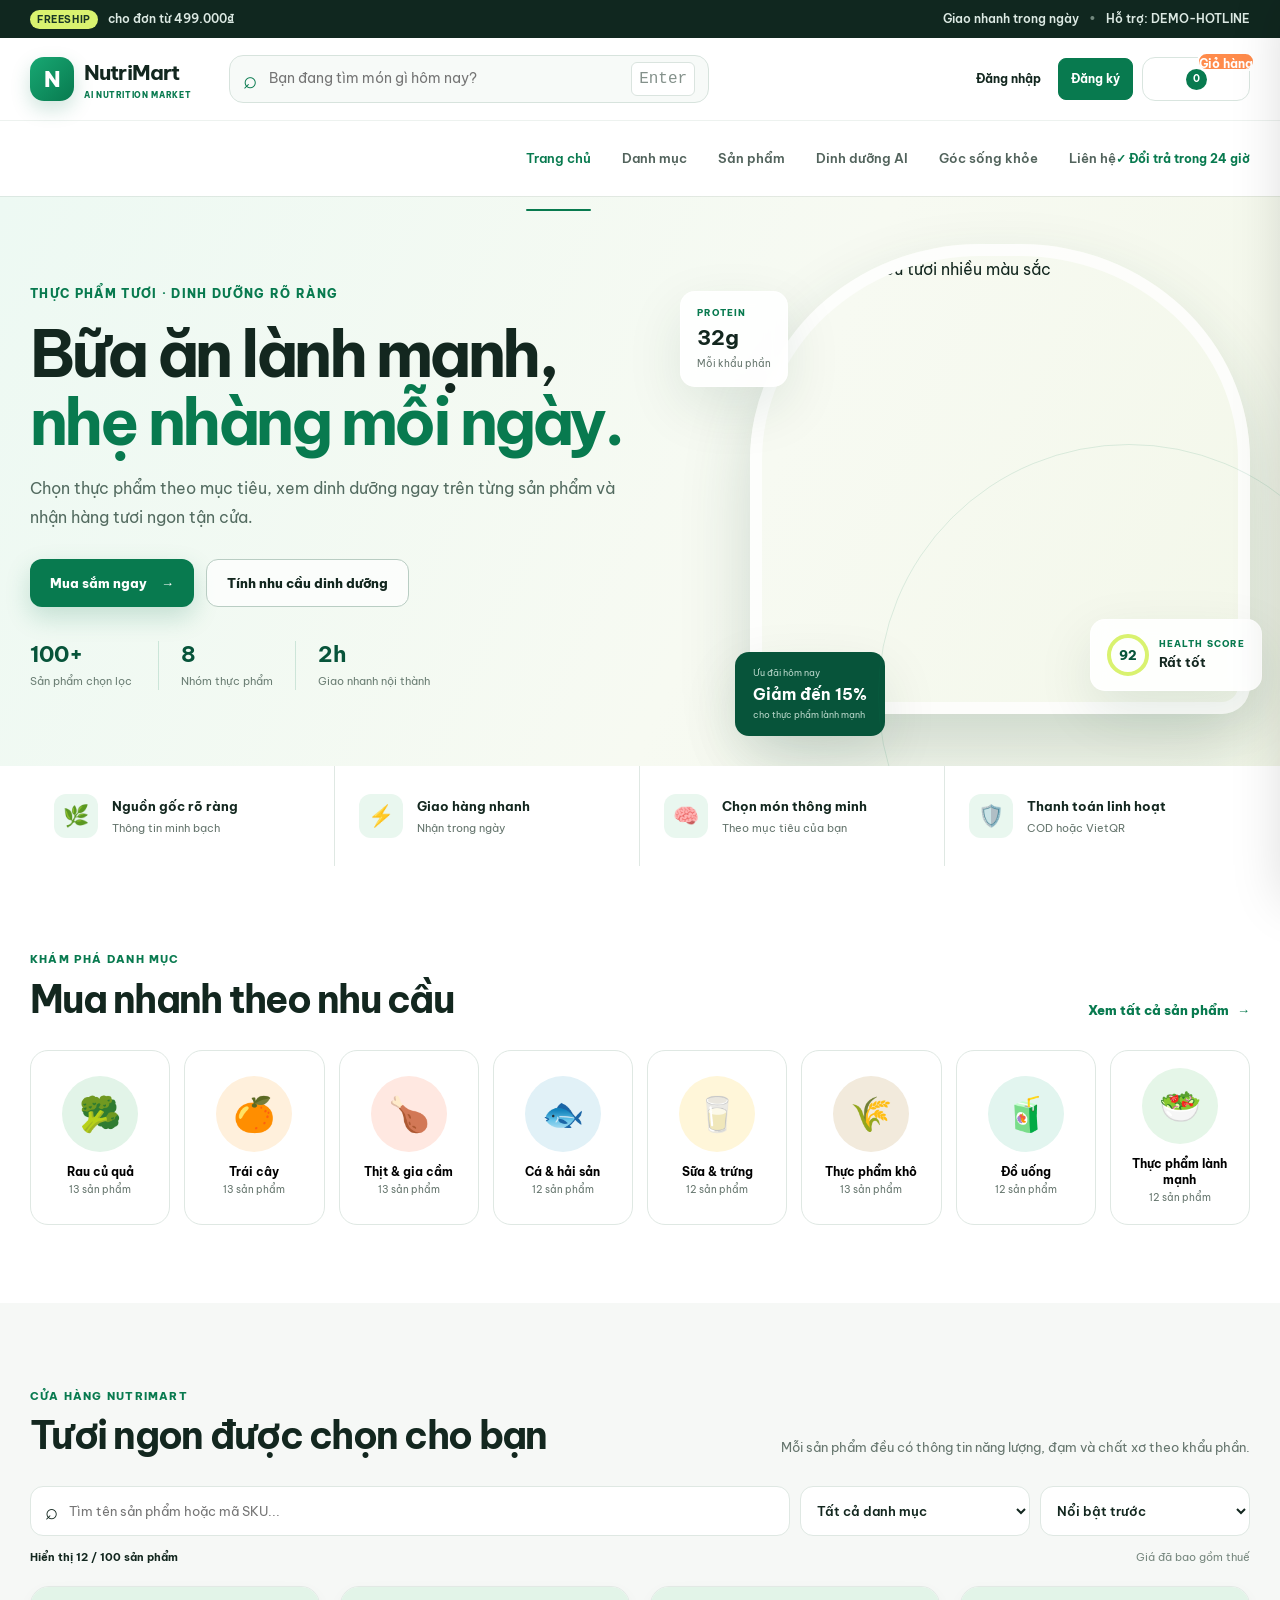
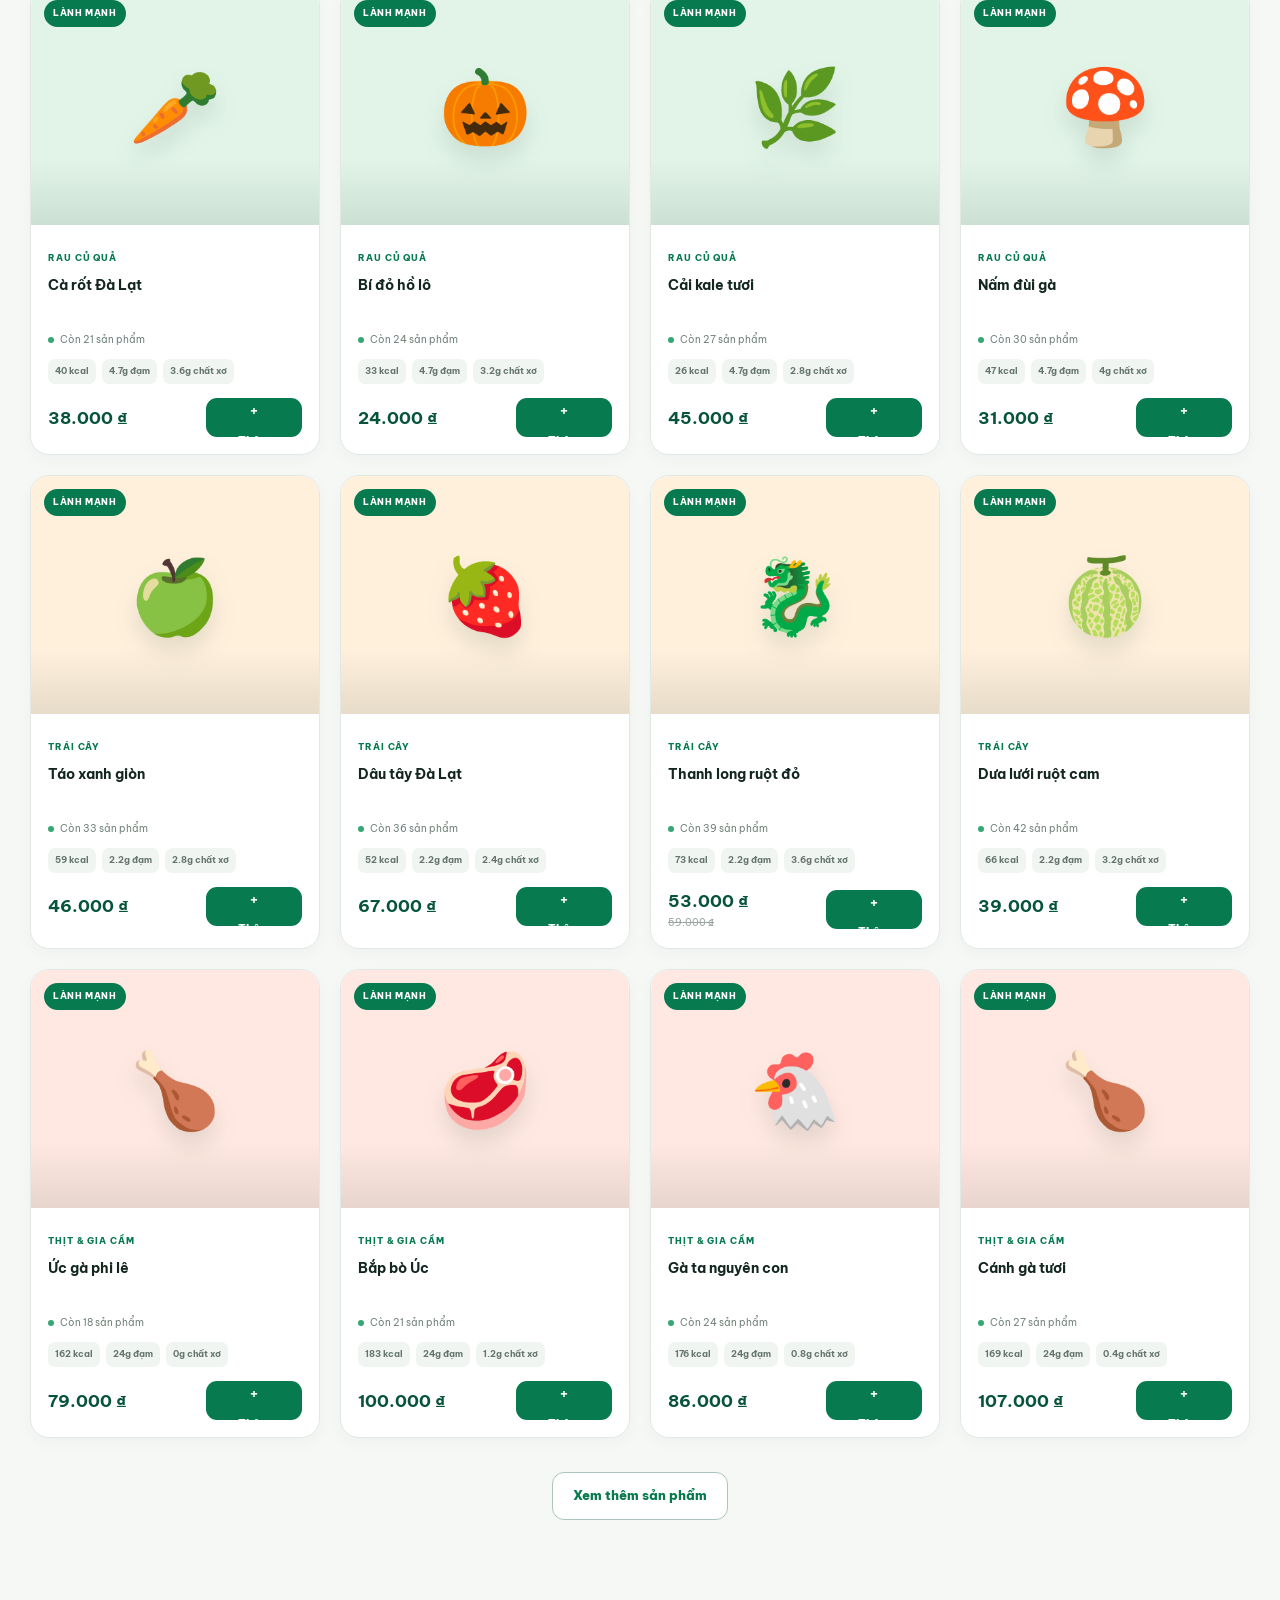
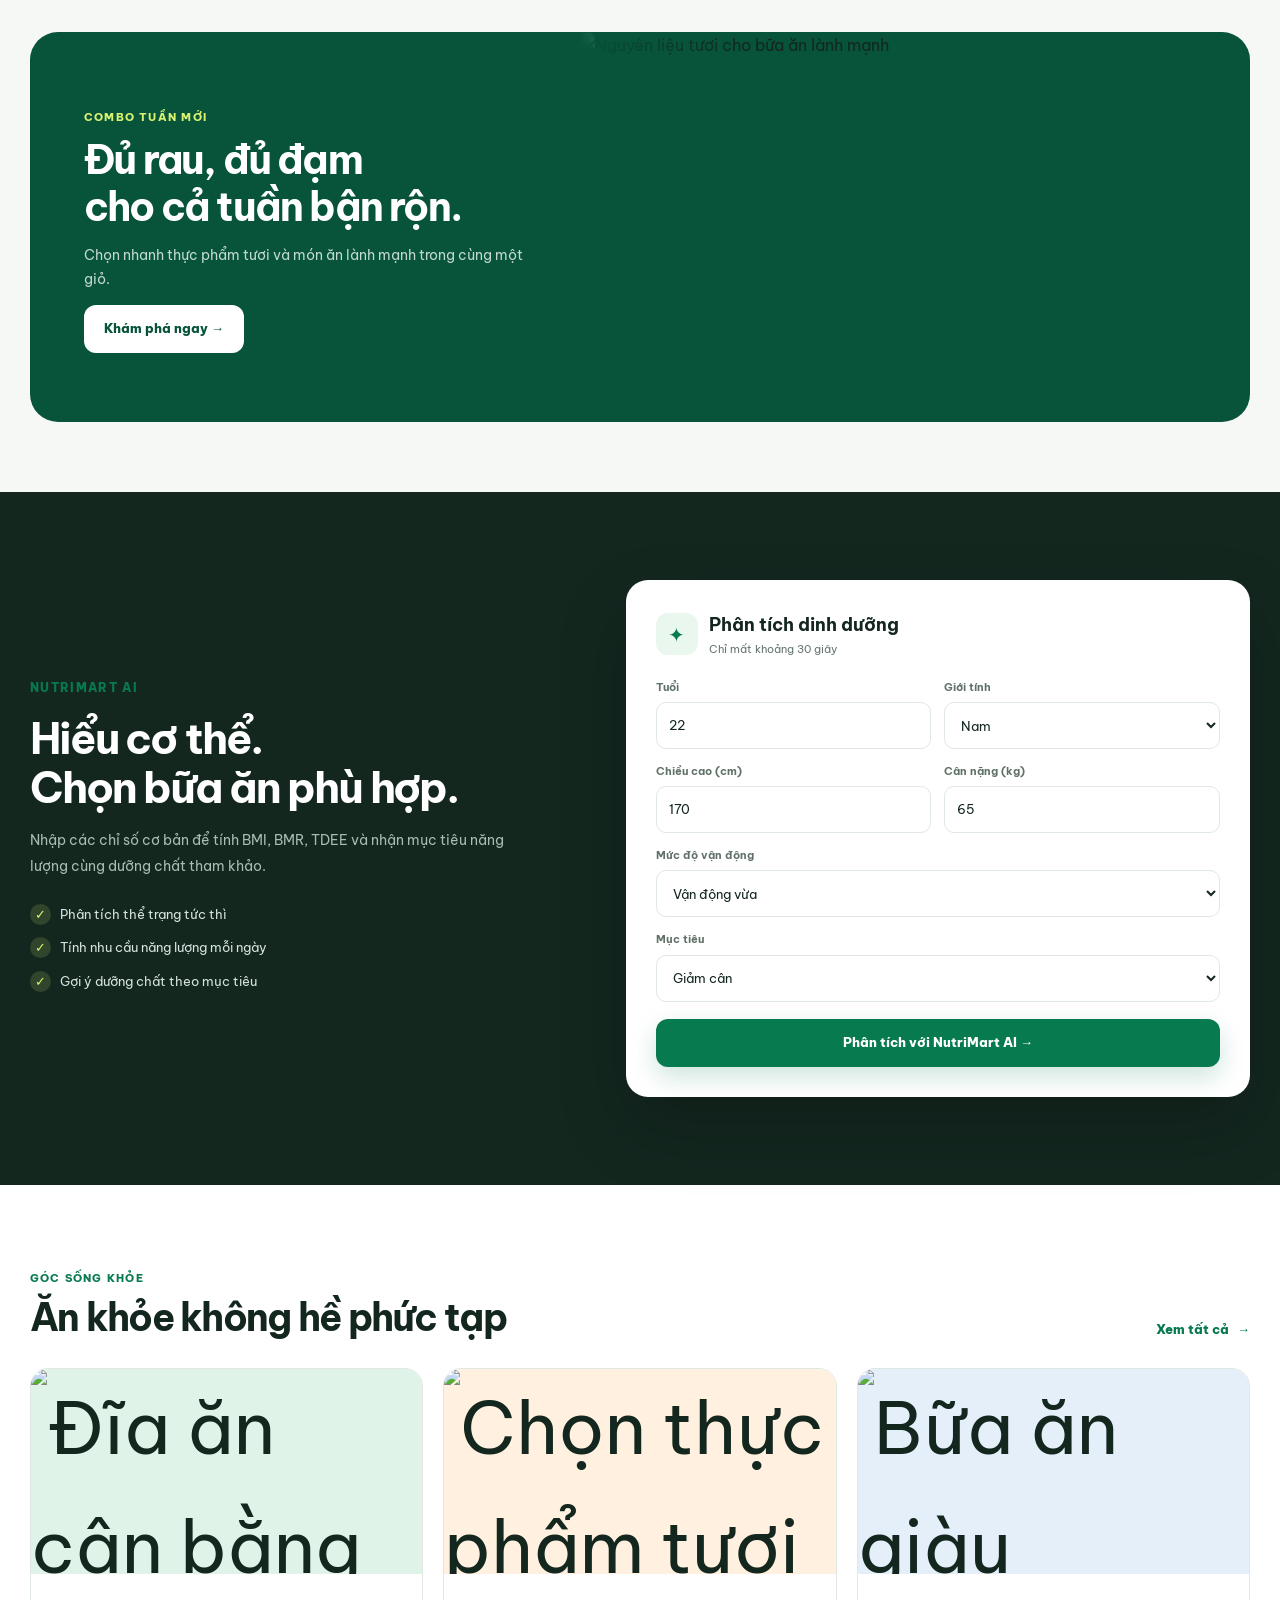
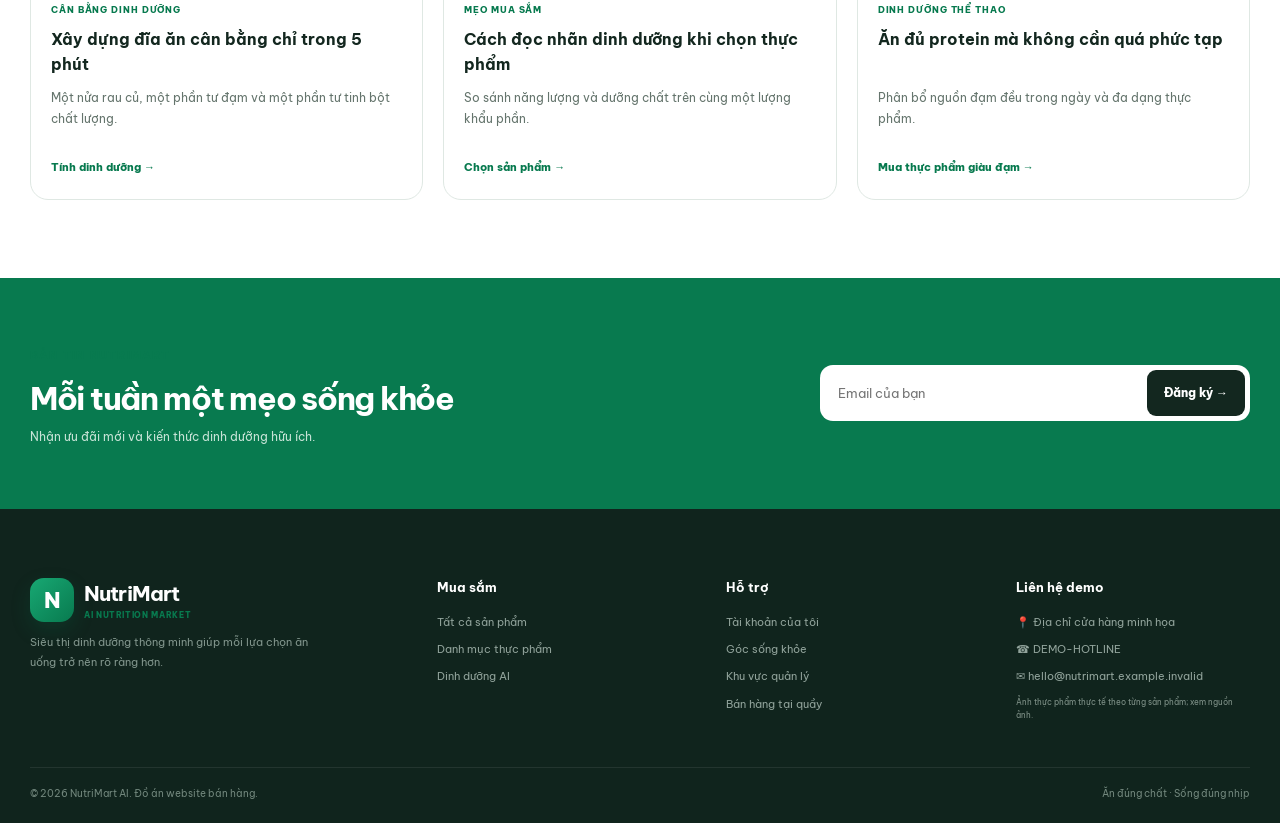
==== index.html @ c018ae91 "Nâng cấp cửa hàng online và thêm thanh toán VietQR" ====
<!doctype html>
<html lang="vi">
<head>
  <meta charset="utf-8">
  <meta name="viewport" content="width=device-width, initial-scale=1">
  <meta name="description" content="NutriMart AI - Siêu thị dinh dưỡng thông minh với thực phẩm tươi, dữ liệu dinh dưỡng rõ ràng và thanh toán tiện lợi.">
  <meta name="theme-color" content="#087a4f">
  <title>NutriMart AI | Thực phẩm lành mạnh giao tận nhà</title>
  <link rel="preconnect" href="https://fonts.googleapis.com">
  <link rel="preconnect" href="https://fonts.gstatic.com" crossorigin>
  <link href="https://fonts.googleapis.com/css2?family=Be+Vietnam+Pro:wght@400;500;600;700;800&display=swap" rel="stylesheet">
  <link rel="stylesheet" href="assets/css/style.css?v=8.0">
  <link rel="stylesheet" href="assets/css/store-v8.css?v=8.0">
</head>
<body>
  <div class="announcement">
    <div class="container announcement-inner">
      <span><b>FREESHIP</b> cho đơn từ 499.000₫</span>
      <div><span>Giao nhanh trong ngày</span><span class="announcement-divider">•</span><span>Hỗ trợ: DEMO-HOTLINE</span></div>
    </div>
  </div>

  <header class="site-header" id="top">
    <div class="container nav-wrap">
      <a class="brand" href="#top" aria-label="NutriMart AI - Trang chủ">
        <span class="brand-icon">N</span>
        <span><strong>NutriMart</strong><small>AI NUTRITION MARKET</small></span>
      </a>
      <label class="header-search" for="header-search-input">
        <span aria-hidden="true">⌕</span>
        <input id="header-search-input" type="search" placeholder="Bạn đang tìm món gì hôm nay?" autocomplete="off">
        <kbd>Enter</kbd>
      </label>
      <button class="menu-toggle" id="menu-toggle" type="button" aria-label="Mở menu" aria-expanded="false">☰</button>
      <div class="nav-actions">
        <button class="icon-button" id="search-focus" type="button" aria-label="Tìm kiếm">⌕</button>
        <div class="guest-actions" id="guest-actions"><a href="auth.html">Đăng nhập</a><a class="register-link" href="auth.html?tab=register">Đăng ký</a></div>
        <div class="account-menu" id="account-menu" hidden>
          <button type="button" id="account-menu-button" aria-expanded="false"><span id="header-avatar">KH</span><b id="header-user-name">Tài khoản</b><i>⌄</i></button>
          <div><a href="account.html">Tài khoản của tôi</a><a id="header-workspace" href="man/#/DashBoard" hidden>Khu vực làm việc</a><button id="header-logout" type="button">Đăng xuất</button></div>
        </div>
        <button class="cart-button" id="open-cart" type="button" aria-label="Mở giỏ hàng"><span aria-hidden="true">🛒</span><span class="cart-label">Giỏ hàng</span><b id="cart-badge">0</b></button>
      </div>
    </div>

    <div class="navigation-row">
      <div class="container navigation-inner">
        <nav class="main-nav" id="main-nav" aria-label="Điều hướng chính">
          <a href="#top" class="active">Trang chủ</a>
          <a href="#categories">Danh mục</a>
          <a href="#products">Sản phẩm</a>
          <a href="#nutrition-ai">Dinh dưỡng AI</a>
          <a href="#knowledge">Góc sống khỏe</a>
          <a href="#contact">Liên hệ</a>
        </nav>
        <span class="delivery-note">✓ Đổi trả trong 24 giờ</span>
      </div>
    </div>
  </header>

  <main>
    <section class="hero">
      <div class="container hero-grid">
        <div class="hero-copy">
          <span class="eyebrow">THỰC PHẨM TƯƠI · DINH DƯỠNG RÕ RÀNG</span>
          <h1>Bữa ăn lành mạnh,<br><em>nhẹ nhàng mỗi ngày.</em></h1>
          <p>Chọn thực phẩm theo mục tiêu, xem dinh dưỡng ngay trên từng sản phẩm và nhận hàng tươi ngon tận cửa.</p>
          <div class="hero-actions">
            <a class="button primary" href="#products">Mua sắm ngay <span>→</span></a>
            <a class="button secondary" href="#nutrition-ai">Tính nhu cầu dinh dưỡng</a>
          </div>
          <div class="hero-metrics">
            <div><strong>100+</strong><span>Sản phẩm chọn lọc</span></div>
            <div><strong>8</strong><span>Nhóm thực phẩm</span></div>
            <div><strong>2h</strong><span>Giao nhanh nội thành</span></div>
          </div>
        </div>
        <div class="hero-visual" aria-label="Bữa ăn dinh dưỡng cân bằng">
          <div class="hero-image-wrap"><img src="https://images.unsplash.com/photo-1540420773420-3366772f4999?auto=format&amp;fit=crop&amp;w=960&amp;h=760&amp;q=88" alt="Bát salad rau củ tươi nhiều màu sắc"></div>
          <div class="floating-card card-protein"><small>PROTEIN</small><strong>32g</strong><span>Mỗi khẩu phần</span></div>
          <div class="floating-card card-score"><span class="score-ring">92</span><div><small>HEALTH SCORE</small><strong>Rất tốt</strong></div></div>
          <div class="hero-promo"><span>Ưu đãi hôm nay</span><strong>Giảm đến 15%</strong><small>cho thực phẩm lành mạnh</small></div>
        </div>
      </div>
    </section>

    <section class="benefits" aria-label="Cam kết dịch vụ">
      <div class="container benefits-grid">
        <article><span>🌿</span><div><strong>Nguồn gốc rõ ràng</strong><small>Thông tin minh bạch</small></div></article>
        <article><span>⚡</span><div><strong>Giao hàng nhanh</strong><small>Nhận trong ngày</small></div></article>
        <article><span>🧠</span><div><strong>Chọn món thông minh</strong><small>Theo mục tiêu của bạn</small></div></article>
        <article><span>🛡️</span><div><strong>Thanh toán linh hoạt</strong><small>COD hoặc VietQR</small></div></article>
      </div>
    </section>

    <section class="section categories-section" id="categories">
      <div class="container">
        <div class="section-heading"><div><span>KHÁM PHÁ DANH MỤC</span><h2>Mua nhanh theo nhu cầu</h2></div><a href="#products">Xem tất cả sản phẩm <span>→</span></a></div>
        <div class="category-grid" id="category-grid"></div>
      </div>
    </section>

    <section class="section products-section" id="products">
      <div class="container">
        <div class="section-heading product-heading"><div><span>CỬA HÀNG NUTRIMART</span><h2>Tươi ngon được chọn cho bạn</h2></div><p>Mỗi sản phẩm đều có thông tin năng lượng, đạm và chất xơ theo khẩu phần.</p></div>
        <div class="shop-toolbar">
          <label class="search-box"><span aria-hidden="true">⌕</span><input id="product-search" type="search" placeholder="Tìm tên sản phẩm hoặc mã SKU..." autocomplete="off"></label>
          <select id="category-filter" aria-label="Lọc danh mục"><option value="all">Tất cả danh mục</option></select>
          <select id="sort-products" aria-label="Sắp xếp"><option value="featured">Nổi bật trước</option><option value="price-asc">Giá tăng dần</option><option value="price-desc">Giá giảm dần</option><option value="protein">Nhiều protein</option></select>
        </div>
        <div class="result-meta"><span id="product-result-count">Đang tải sản phẩm...</span><span>Giá đã bao gồm thuế</span></div>
        <div class="product-grid" id="product-grid"></div>
        <div class="empty-state" id="product-empty" hidden><span>🥬</span><h3>Không tìm thấy sản phẩm</h3><p>Hãy thử từ khóa hoặc danh mục khác.</p></div>
        <button class="button load-more" id="load-more" type="button">Xem thêm sản phẩm</button>
      </div>
    </section>

    <section class="season-banner">
      <div class="container season-banner-inner">
        <div><span>COMBO TUẦN MỚI</span><h2>Đủ rau, đủ đạm<br>cho cả tuần bận rộn.</h2><p>Chọn nhanh thực phẩm tươi và món ăn lành mạnh trong cùng một giỏ.</p><a class="button light" href="#products">Khám phá ngay →</a></div>
        <img src="https://images.unsplash.com/photo-1498837167922-ddd27525d352?auto=format&amp;fit=crop&amp;w=900&amp;h=620&amp;q=86" alt="Nguyên liệu tươi cho bữa ăn lành mạnh" loading="lazy">
      </div>
    </section>

    <section class="ai-section" id="nutrition-ai">
      <div class="container ai-grid">
        <div class="ai-copy"><span class="eyebrow">NUTRIMART AI</span><h2>Hiểu cơ thể.<br>Chọn bữa ăn phù hợp.</h2><p>Nhập các chỉ số cơ bản để tính BMI, BMR, TDEE và nhận mục tiêu năng lượng cùng dưỡng chất tham khảo.</p><ul><li>Phân tích thể trạng tức thì</li><li>Tính nhu cầu năng lượng mỗi ngày</li><li>Gợi ý dưỡng chất theo mục tiêu</li></ul></div>
        <form class="ai-form" id="ai-form">
          <div class="form-title"><span>✦</span><div><h3>Phân tích dinh dưỡng</h3><p>Chỉ mất khoảng 30 giây</p></div></div>
          <div class="form-grid">
            <label><span>Tuổi</span><input name="age" type="number" min="15" max="100" value="22" required></label>
            <label><span>Giới tính</span><select name="gender"><option value="male">Nam</option><option value="female">Nữ</option></select></label>
            <label><span>Chiều cao (cm)</span><input name="height" type="number" min="120" max="230" value="170" required></label>
            <label><span>Cân nặng (kg)</span><input name="weight" type="number" min="30" max="250" value="65" required></label>
            <label class="wide"><span>Mức độ vận động</span><select name="activity"><option value="1.2">Ít vận động</option><option value="1.375">Vận động nhẹ</option><option value="1.55" selected>Vận động vừa</option><option value="1.725">Vận động nhiều</option></select></label>
            <label class="wide"><span>Mục tiêu</span><select name="goal"><option value="lose">Giảm cân</option><option value="maintain">Duy trì cân nặng</option><option value="muscle">Tăng cơ</option></select></label>
          </div>
          <button class="button primary full" type="submit">Phân tích với NutriMart AI →</button>
          <div class="ai-result" id="ai-result" hidden></div>
        </form>
      </div>
    </section>

    <section class="section knowledge" id="knowledge">
      <div class="container">
        <div class="section-heading"><div><span>GÓC SỐNG KHỎE</span><h2>Ăn khỏe không hề phức tạp</h2></div><a href="#knowledge">Xem tất cả <span>→</span></a></div>
        <div class="article-grid">
          <article><div class="article-image green-bg"><img src="https://images.unsplash.com/photo-1490645935967-10de6ba17061?auto=format&amp;fit=crop&amp;w=720&amp;h=430&amp;q=82" alt="Đĩa ăn cân bằng" loading="lazy"></div><div><span>CÂN BẰNG DINH DƯỠNG</span><h3>Xây dựng đĩa ăn cân bằng chỉ trong 5 phút</h3><p>Một nửa rau củ, một phần tư đạm và một phần tư tinh bột chất lượng.</p><a href="#nutrition-ai">Tính dinh dưỡng →</a></div></article>
          <article><div class="article-image orange-bg"><img src="https://images.unsplash.com/photo-1542838132-92c53300491e?auto=format&amp;fit=crop&amp;w=720&amp;h=430&amp;q=82" alt="Chọn thực phẩm tươi" loading="lazy"></div><div><span>MẸO MUA SẮM</span><h3>Cách đọc nhãn dinh dưỡng khi chọn thực phẩm</h3><p>So sánh năng lượng và dưỡng chất trên cùng một lượng khẩu phần.</p><a href="#products">Chọn sản phẩm →</a></div></article>
          <article><div class="article-image blue-bg"><img src="https://images.unsplash.com/photo-1604503468506-a8da13d82791?auto=format&amp;fit=crop&amp;w=720&amp;h=430&amp;q=82" alt="Bữa ăn giàu protein" loading="lazy"></div><div><span>DINH DƯỠNG THỂ THAO</span><h3>Ăn đủ protein mà không cần quá phức tạp</h3><p>Phân bổ nguồn đạm đều trong ngày và đa dạng thực phẩm.</p><a href="#products">Mua thực phẩm giàu đạm →</a></div></article>
        </div>
      </div>
    </section>

    <section class="newsletter" id="contact"><div class="container newsletter-inner"><div><span>BẢN TIN NUTRIMART</span><h2>Mỗi tuần một mẹo sống khỏe</h2><p>Nhận ưu đãi mới và kiến thức dinh dưỡng hữu ích.</p></div><form id="newsletter-form"><input type="email" placeholder="Email của bạn" aria-label="Email nhận bản tin" required><button type="submit">Đăng ký →</button></form></div></section>
  </main>

  <footer class="site-footer"><div class="container footer-grid"><div><a class="brand footer-brand" href="#top"><span class="brand-icon">N</span><span><strong>NutriMart</strong><small>AI NUTRITION MARKET</small></span></a><p>Siêu thị dinh dưỡng thông minh giúp mỗi lựa chọn ăn uống trở nên rõ ràng hơn.</p></div><div><h4>Mua sắm</h4><a href="#products">Tất cả sản phẩm</a><a href="#categories">Danh mục thực phẩm</a><a href="#nutrition-ai">Dinh dưỡng AI</a></div><div><h4>Hỗ trợ</h4><a href="account.html">Tài khoản của tôi</a><a href="#knowledge">Góc sống khỏe</a><a href="auth.html?redirect=man">Khu vực quản lý</a><a href="auth.html?redirect=sale">Bán hàng tại quầy</a></div><div><h4>Liên hệ demo</h4><p>📍 Địa chỉ cửa hàng minh họa</p><p>☎ DEMO-HOTLINE</p><p>✉ hello@nutrimart.example.invalid</p><small>Ảnh thực phẩm thực tế theo từng sản phẩm; <a href="IMAGE-CREDITS.md">xem nguồn ảnh</a>.</small></div></div><div class="container footer-bottom"><span>© 2026 NutriMart AI. Đồ án website bán hàng.</span><span>Ăn đúng chất · Sống đúng nhịp</span></div></footer>

  <aside class="cart-drawer" id="cart-drawer" aria-hidden="true">
    <div class="drawer-head"><div><span class="drawer-eyebrow">GIỎ HÀNG CỦA BẠN</span><h2>Giỏ hàng <small id="drawer-count">0 sản phẩm</small></h2></div><button id="close-cart" type="button" aria-label="Đóng giỏ hàng">×</button></div>
    <div class="delivery-progress"><div><span id="shipping-message">Thêm sản phẩm để nhận ưu đãi giao hàng</span><b id="shipping-percent">0%</b></div><span class="progress-track"><i id="shipping-progress"></i></span></div>
    <div class="cart-items" id="cart-items"></div>
    <div class="drawer-foot"><div class="summary-line"><span>Tạm tính</span><strong id="cart-subtotal">0₫</strong></div><div class="summary-line muted"><span>Phí giao hàng</span><span id="cart-shipping">Tính khi thanh toán</span></div><div class="cart-summary"><span>Tổng dự kiến</span><strong id="cart-total">0₫</strong></div><button class="button primary full" id="checkout-button" type="button">Tiến hành thanh toán <span>→</span></button><small>Đăng nhập để lưu đơn hàng và theo dõi trạng thái.</small></div>
  </aside>
  <div class="overlay" id="overlay"></div>

  <dialog class="checkout-modal" id="checkout-modal">
    <button class="dialog-close" id="close-checkout" type="button" aria-label="Đóng thanh toán">×</button>
    <div class="checkout-heading"><div><span class="checkout-kicker">THANH TOÁN AN TOÀN</span><h2>Hoàn tất đơn hàng</h2><p>Kiểm tra thông tin trước khi đặt hàng.</p></div><div class="checkout-steps"><span class="done">1 <b>Giỏ hàng</b></span><i></i><span class="active">2 <b>Thanh toán</b></span><i></i><span>3 <b>Hoàn tất</b></span></div></div>
    <form id="checkout-form" class="checkout-layout">
      <div class="checkout-main">
        <section class="checkout-card"><div class="checkout-card-title"><span>1</span><div><h3>Thông tin nhận hàng</h3><p>Đơn hàng gắn với tài khoản đang đăng nhập.</p></div></div><div class="form-grid"><label><span>Họ và tên</span><input name="name" autocomplete="name" required></label><label><span>Số điện thoại</span><input name="phone" inputmode="tel" autocomplete="tel" required></label><label class="wide"><span>Email tài khoản</span><input name="email" type="email" readonly></label><label class="wide"><span>Địa chỉ nhận hàng</span><input name="address" autocomplete="street-address" required></label><label class="wide"><span>Ghi chú cho cửa hàng</span><textarea name="note" rows="2" placeholder="Ví dụ: gọi trước khi giao"></textarea></label></div></section>

        <section class="checkout-card"><div class="checkout-card-title"><span>2</span><div><h3>Phương thức thanh toán</h3><p>Chọn cách thanh toán phù hợp với bạn.</p></div></div><div class="payment-options">
          <label class="payment-option selected"><input type="radio" name="payment" value="cod" checked><span class="payment-icon">💵</span><span><strong>Thanh toán khi nhận hàng</strong><small>Thanh toán tiền mặt cho người giao hàng</small></span><i>✓</i></label>
          <label class="payment-option" id="bank-payment-option"><input type="radio" name="payment" value="bank-transfer" disabled><span class="payment-icon qr-mini">▦</span><span><strong>Chuyển khoản VietQR</strong><small id="bank-payment-hint">Đang tải cấu hình thanh toán...</small></span><i>✓</i></label>
        </div><div class="payment-security"><span>🛡️</span><p><b>Thông tin thanh toán được tạo theo từng đơn.</b><br>Mã đơn và số tiền được điền sẵn để hạn chế chuyển khoản nhầm.</p></div></section>
      </div>

      <aside class="checkout-summary">
        <h3>Đơn hàng của bạn</h3><div class="checkout-items" id="checkout-items"></div>
        <div class="summary-lines"><div><span>Tạm tính</span><strong id="checkout-subtotal">0₫</strong></div><div><span>Phí giao hàng</span><strong id="checkout-shipping">0₫</strong></div><div class="discount-row" id="checkout-discount-row" hidden><span>Ưu đãi</span><strong id="checkout-discount">−0₫</strong></div></div>
        <div class="modal-total"><span>Tổng thanh toán<small>Đã gồm thuế</small></span><strong id="checkout-total">0₫</strong></div>
        <button class="button primary full checkout-submit" type="submit"><span>Đặt hàng ngay</span><b>→</b></button><p class="terms-note">Bằng việc đặt hàng, bạn đồng ý với điều kiện mua hàng của NutriMart AI.</p>
      </aside>
    </form>
  </dialog>

  <dialog class="payment-modal" id="payment-modal">
    <button class="dialog-close" id="close-payment" type="button" aria-label="Đóng">×</button>
    <div class="payment-success-head"><span>✓</span><div><small>ĐẶT HÀNG THÀNH CÔNG</small><h2 id="payment-success-title">Cảm ơn bạn đã đặt hàng</h2><p id="payment-success-message"></p></div></div>
    <div class="payment-reference"><span>Mã đơn hàng</span><strong id="success-order-id">—</strong><button type="button" data-copy-target="success-order-id">Sao chép</button></div>
    <div class="bank-payment-panel" id="bank-payment-panel" hidden>
      <div class="qr-column"><div class="qr-frame"><img id="payment-qr" src="" alt="Mã VietQR thanh toán đơn hàng"><span>Quét bằng ứng dụng ngân hàng</span></div><small>QR đã bao gồm số tiền và nội dung chuyển khoản.</small></div>
      <div class="bank-details"><span class="payment-countdown">Vui lòng thanh toán trong <b id="payment-countdown">15:00</b></span><h3>Thông tin chuyển khoản</h3><dl><div><dt>Ngân hàng</dt><dd id="payment-bank-name">—</dd></div><div><dt>Số tài khoản</dt><dd><b id="payment-account">—</b><button type="button" data-copy-target="payment-account">Sao chép</button></dd></div><div><dt>Người nhận</dt><dd id="payment-account-name">—</dd></div><div><dt>Số tiền</dt><dd><b id="payment-amount">—</b><button type="button" data-copy-target="payment-amount" data-copy-raw="true">Sao chép</button></dd></div><div><dt>Nội dung</dt><dd><b id="payment-content">—</b><button type="button" data-copy-target="payment-content">Sao chép</button></dd></div></dl><p>Đơn hàng sẽ được xử lý sau khi cửa hàng đối soát thanh toán.</p></div>
    </div>
    <div class="success-actions"><a class="button primary" href="account.html">Theo dõi đơn hàng</a><button class="button secondary" id="continue-shopping" type="button">Tiếp tục mua sắm</button></div>
  </dialog>

  <div class="mobile-cart-bar" id="mobile-cart-bar" hidden><button type="button" data-open-cart><span><b id="mobile-cart-count">0</b> sản phẩm</span><strong id="mobile-cart-total">0₫</strong><i>Xem giỏ →</i></button></div>
  <div class="toast" id="toast" role="status" aria-live="polite"></div>

  <script src="assets/js/supabase-config.js?v=8.0"></script>
  <script src="assets/js/auth.js?v=8.0"></script>
  <script src="assets/js/product-images.js?v=7.2"></script>
  <script src="assets/js/data.js?v=7.2"></script>
  <script src="assets/js/store.js?v=8.0"></script>
</body>
</html>
---- assets/css/style.css ----
:root{--green:#087a50;--green-dark:#075e40;--lime:#d9f26f;--mint:#e9f7ef;--cream:#f7f6ef;--ink:#142a22;--muted:#6d7d76;--line:#dde6e1;--white:#fff;--orange:#ff8b4b;--shadow:0 18px 48px rgba(17,61,44,.10);--radius:22px}*{box-sizing:border-box}html{scroll-behavior:smooth}body{margin:0;background:#fff;color:var(--ink);font-family:"Be Vietnam Pro",sans-serif;font-size:14px;line-height:1.6}body.no-scroll{overflow:hidden}a{color:inherit;text-decoration:none}button,input,select,textarea{font:inherit}.container{width:min(1180px,calc(100% - 40px));margin:auto}.announcement{display:flex;min-height:34px;align-items:center;justify-content:center;gap:44px;background:var(--ink);color:#d9e4df;font-size:10px;font-weight:600;letter-spacing:.02em}.site-header{position:sticky;top:0;z-index:40;border-bottom:1px solid rgba(220,231,225,.85);background:rgba(255,255,255,.94);backdrop-filter:blur(16px)}.nav-wrap{display:flex;height:76px;align-items:center;gap:30px}.brand{display:flex;align-items:center;gap:10px}.brand-icon{display:grid;width:39px;height:39px;place-items:center;border-radius:12px;background:linear-gradient(135deg,#18a873,var(--green));box-shadow:0 8px 20px rgba(8,122,80,.2);color:#fff;font-size:20px;font-weight:800}.brand strong,.brand small{display:block}.brand strong{font-size:19px;letter-spacing:-.04em}.brand small{margin-top:-3px;color:var(--green);font-size:7px;font-weight:800;letter-spacing:.16em}.main-nav{display:flex;align-items:center;gap:28px;margin-left:auto}.main-nav a{position:relative;padding:27px 0;color:#52635c;font-size:12px;font-weight:600}.main-nav a:hover,.main-nav a.active{color:var(--green)}.main-nav a.active:after{position:absolute;right:0;bottom:19px;left:0;height:2px;border-radius:10px;background:var(--green);content:""}.nav-actions{display:flex;align-items:center;gap:7px}.icon-button,.cart-button,.menu-toggle{display:grid;width:40px;height:40px;place-items:center;border:1px solid var(--line);border-radius:12px;background:#fff;color:var(--ink);cursor:pointer}.icon-button{font-size:25px}.cart-button{position:relative;font-size:17px}.cart-button span{position:absolute;top:-6px;right:-6px;display:grid;min-width:19px;height:19px;place-items:center;border:2px solid #fff;border-radius:20px;background:var(--orange);color:#fff;font-size:8px;font-weight:800}.menu-toggle{display:none}.hero{position:relative;overflow:hidden;background:radial-gradient(circle at 77% 30%,rgba(198,240,210,.82),transparent 34%),linear-gradient(120deg,#f4f7ed,#e9f4e7)}.hero:after{position:absolute;right:-100px;bottom:-180px;width:500px;height:500px;border:1px solid rgba(8,122,80,.12);border-radius:50%;content:""}.hero-grid{display:grid;min-height:590px;grid-template-columns:1.02fr .98fr;align-items:center;gap:50px}.eyebrow,.section-heading>div>span,.newsletter-inner>div>span{color:var(--green);font-size:9px;font-weight:800;letter-spacing:.17em}.hero h1{margin:17px 0;color:var(--ink);font-size:60px;letter-spacing:-.06em;line-height:1.06}.hero h1 em{color:var(--green);font-style:normal}.hero-copy>p{max-width:550px;margin:0 0 28px;color:#64756d;font-size:15px;line-height:1.85}.hero-actions{display:flex;gap:11px}.button{display:inline-flex;min-height:48px;align-items:center;justify-content:center;gap:14px;padding:0 22px;border:0;border-radius:12px;font-size:11px;font-weight:800;cursor:pointer;transition:.2s ease}.button.primary{background:var(--green);box-shadow:0 12px 28px rgba(8,122,80,.21);color:#fff}.button.primary:hover{background:var(--green-dark);transform:translateY(-2px)}.button.secondary{border:1px solid #bfd0c7;background:rgba(255,255,255,.65);color:var(--ink)}.button.full{width:100%}.hero-trust{display:flex;gap:20px;margin-top:25px;color:#65786f;font-size:10px;font-weight:600}.hero-trust span::first-letter{color:var(--green)}.hero-visual{position:relative;height:480px}.hero-plate{position:absolute;top:54px;left:50%;display:grid;width:340px;height:340px;place-items:center;border:18px solid rgba(255,255,255,.9);border-radius:50%;background:radial-gradient(circle,#fcfff8 0 48%,#dcebdc 49% 51%,#f5fff5 52%);box-shadow:0 35px 65px rgba(32,77,57,.2);transform:translateX(-50%)}.hero-plate div{font-size:140px;filter:drop-shadow(0 16px 14px rgba(40,80,50,.18))}.hero-plate span,.hero-plate strong{position:absolute;right:31px;bottom:52px;display:block;padding:4px 9px;border-radius:8px;background:#fff;box-shadow:0 5px 14px rgba(18,58,40,.1);font-size:9px}.hero-plate strong{right:48px;bottom:29px;color:var(--green);font-size:11px}.floating-card{position:absolute;z-index:2;padding:13px 16px;border:1px solid rgba(255,255,255,.8);border-radius:14px;background:rgba(255,255,255,.9);box-shadow:var(--shadow);backdrop-filter:blur(10px)}.floating-card small,.floating-card strong,.floating-card span{display:block}.floating-card small{color:var(--green);font-size:7px;font-weight:800;letter-spacing:.12em}.floating-card strong{font-size:22px}.floating-card span{color:var(--muted);font-size:8px}.card-protein{top:92px;left:-5px}.card-score{right:0;bottom:75px}.hero-orbit{position:absolute;display:grid;width:54px;height:54px;place-items:center;border-radius:18px;background:rgba(255,255,255,.8);box-shadow:0 10px 25px rgba(35,77,58,.12);font-size:28px}.orbit-one{top:32px;right:30px;transform:rotate(10deg)}.orbit-two{bottom:44px;left:30px;transform:rotate(-8deg)}.orbit-three{right:48px;bottom:195px;transform:rotate(7deg)}.benefits{border-bottom:1px solid var(--line);background:#fff}.benefits-grid{display:grid;grid-template-columns:repeat(4,1fr)}.benefits article{display:flex;min-height:102px;align-items:center;gap:12px;padding:20px;border-right:1px solid var(--line)}.benefits article:last-child{border:0}.benefits article>span{display:grid;width:40px;height:40px;place-items:center;border-radius:12px;background:var(--mint);font-size:20px}.benefits strong,.benefits small{display:block}.benefits strong{font-size:11px}.benefits small{margin-top:2px;color:var(--muted);font-size:9px}.section{padding:84px 0}.categories-section{background:#fff}.section-heading{display:flex;align-items:flex-end;justify-content:space-between;gap:30px;margin-bottom:31px}.section-heading h2{margin:7px 0 0;font-size:34px;letter-spacing:-.045em;line-height:1.2}.section-heading>a{color:var(--green);font-size:10px;font-weight:800}.section-heading>p{max-width:390px;margin:0;color:var(--muted);font-size:11px}.category-grid{display:grid;grid-template-columns:repeat(8,1fr);gap:12px}.category-card{display:flex;min-height:140px;align-items:center;justify-content:center;flex-direction:column;padding:15px;border:1px solid var(--line);border-radius:17px;background:#fff;cursor:pointer;transition:.2s ease}.category-card:hover{border-color:#92ccb1;box-shadow:0 14px 30px rgba(20,70,50,.08);transform:translateY(-4px)}.category-card span{display:grid;width:65px;height:65px;place-items:center;border-radius:50%;background:var(--mint);font-size:34px}.category-card strong{margin-top:12px;font-size:10px;text-align:center}.category-card small{margin-top:2px;color:var(--muted);font-size:8px}.products-section{background:#f6f8f6}.shop-toolbar{display:grid;grid-template-columns:minmax(280px,1fr) 210px 190px;gap:10px;margin-bottom:22px}.search-box{display:flex;align-items:center;gap:9px;padding:0 14px;border:1px solid var(--line);border-radius:12px;background:#fff}.search-box>span{font-size:22px}.search-box input{width:100%;min-height:46px;border:0;outline:0}.shop-toolbar select{min-height:46px;padding:0 12px;border:1px solid var(--line);border-radius:12px;background:#fff;color:var(--ink);font-size:10px;font-weight:600}.product-grid{display:grid;grid-template-columns:repeat(4,1fr);gap:17px}.product-card{position:relative;overflow:hidden;border:1px solid #e2e9e5;border-radius:18px;background:#fff;transition:.2s ease}.product-card:hover{box-shadow:var(--shadow);transform:translateY(-4px)}.product-image{position:relative;display:grid;height:205px;place-items:center;background:linear-gradient(145deg,var(--product-bg,#eef8f2),#fff)}.product-image>span{font-size:83px;filter:drop-shadow(0 14px 11px rgba(49,88,62,.13))}.product-badge{position:absolute;top:12px;left:12px;padding:5px 8px;border-radius:999px;background:var(--green);color:#fff;font-size:7px;font-weight:800;letter-spacing:.07em}.product-wish{position:absolute;top:11px;right:11px;display:grid;width:31px;height:31px;place-items:center;border:0;border-radius:50%;background:rgba(255,255,255,.9);cursor:pointer}.product-body{padding:15px}.product-category{color:var(--green);font-size:7px;font-weight:800;letter-spacing:.1em;text-transform:uppercase}.product-body h3{height:38px;margin:5px 0 9px;overflow:hidden;font-size:12px;line-height:1.55}.nutrition-chips{display:flex;flex-wrap:wrap;gap:5px;margin-bottom:12px}.nutrition-chips span{padding:4px 7px;border-radius:7px;background:#f0f5f2;color:#65756e;font-size:7px;font-weight:700}.product-foot{display:flex;align-items:center;justify-content:space-between;gap:10px}.price strong{display:block;color:var(--green-dark);font-size:15px}.price small{display:block;color:#9aa7a1;font-size:8px;text-decoration:line-through}.add-cart{display:grid;width:37px;height:37px;place-items:center;border:0;border-radius:11px;background:var(--green);color:#fff;cursor:pointer;font-size:17px}.add-cart:hover{background:var(--green-dark)}.load-more{margin:30px auto 0;border:1px solid #acc5b9;background:#fff;color:var(--green)}.empty-state{padding:70px;text-align:center}.empty-state span{font-size:55px}.empty-state h3{margin-bottom:3px}.empty-state p{color:var(--muted)}.ai-section{padding:90px 0;background:var(--ink);color:#fff}.ai-grid{display:grid;grid-template-columns:.9fr 1.1fr;align-items:center;gap:85px}.ai-copy h2{margin:15px 0;font-size:43px;letter-spacing:-.05em;line-height:1.15}.ai-copy>p{color:#a9bbb3;line-height:1.85}.ai-copy ul{margin:24px 0 0;padding:0;list-style:none}.ai-copy li{margin:12px 0;color:#d7e3de;font-size:11px}.ai-copy li:before{display:inline-grid;width:21px;height:21px;margin-right:9px;place-items:center;border-radius:50%;background:rgba(217,242,111,.15);color:var(--lime);content:"✓"}.ai-form{padding:28px;border-radius:22px;background:#fff;box-shadow:0 30px 70px rgba(0,0,0,.2);color:var(--ink)}.form-title{display:flex;align-items:center;gap:11px;margin-bottom:20px}.form-title>span{display:grid;width:42px;height:42px;place-items:center;border-radius:12px;background:var(--mint);color:var(--green);font-size:20px}.form-title h3,.form-title p{margin:0}.form-title h3{font-size:17px}.form-title p{color:var(--muted);font-size:9px}.form-grid{display:grid;grid-template-columns:1fr 1fr;gap:13px}.form-grid label.wide{grid-column:1/-1}.form-grid label>span{display:block;margin-bottom:6px;color:#607168;font-size:9px;font-weight:700}.form-grid input,.form-grid select,.form-grid textarea{width:100%;min-height:44px;padding:9px 12px;border:1px solid var(--line);border-radius:10px;background:#fff;color:var(--ink);outline:0;font-size:11px}.form-grid input:focus,.form-grid select:focus,.form-grid textarea:focus{border-color:#54ae86;box-shadow:0 0 0 3px rgba(8,122,80,.08)}.ai-form>.button{margin-top:17px}.ai-result{margin-top:16px;padding:16px;border-radius:13px;background:#edf8f2}.ai-result h4{margin:0 0 11px;color:var(--green-dark)}.ai-result-grid{display:grid;grid-template-columns:repeat(4,1fr);gap:7px}.ai-result-grid div{padding:9px;border-radius:9px;background:#fff;text-align:center}.ai-result-grid strong,.ai-result-grid small{display:block}.ai-result-grid strong{font-size:15px}.ai-result-grid small{color:var(--muted);font-size:7px}.knowledge{background:#fff}.article-grid{display:grid;grid-template-columns:repeat(3,1fr);gap:18px}.article-grid article{overflow:hidden;border:1px solid var(--line);border-radius:18px;background:#fff;transition:.2s ease}.article-grid article:hover{box-shadow:var(--shadow);transform:translateY(-4px)}.article-image{display:grid;height:175px;place-items:center;font-size:72px}.green-bg{background:#dff3e8}.orange-bg{background:#fff0df}.blue-bg{background:#e5effa}.article-grid article>div:last-child{padding:18px}.article-grid article span{color:var(--green);font-size:7px;font-weight:800;letter-spacing:.1em}.article-grid h3{margin:7px 0;font-size:14px;line-height:1.55}.article-grid p{height:42px;margin:0 0 12px;overflow:hidden;color:var(--muted);font-size:9px}.article-grid a{color:var(--green);font-size:9px;font-weight:800}.newsletter{padding:58px 0;background:var(--green)}.newsletter-inner{display:flex;align-items:center;justify-content:space-between;gap:50px;color:#fff}.newsletter-inner>div>span{color:var(--lime)}.newsletter h2{margin:6px 0 2px;font-size:30px;letter-spacing:-.04em}.newsletter p{margin:0;color:#c6e3d6;font-size:10px}.newsletter form{display:flex;width:min(430px,100%);padding:5px;border-radius:13px;background:#fff}.newsletter input{flex:1;min-width:0;padding:0 13px;border:0;outline:0;font-size:11px}.newsletter button{min-height:43px;padding:0 17px;border:0;border-radius:9px;background:var(--ink);color:#fff;font-size:10px;font-weight:800;cursor:pointer}.site-footer{padding:60px 0 20px;background:#10241d;color:#cfdbd6}.footer-grid{display:grid;grid-template-columns:1.5fr repeat(3,1fr);gap:55px}.footer-brand{color:#fff}.footer-grid>div:first-child>p{max-width:290px;color:#81958c;font-size:9px;line-height:1.8}.footer-grid h4{margin:0 0 15px;color:#fff;font-size:11px}.footer-grid>div>a:not(.brand),.footer-grid>div>p{display:block;margin:9px 0;color:#91a39b;font-size:9px}.footer-grid>div>a:hover{color:var(--lime)}.footer-bottom{display:flex;align-items:center;justify-content:space-between;margin-top:45px;padding-top:18px;border-top:1px solid rgba(255,255,255,.08);color:#71867c;font-size:8px}.overlay{position:fixed;inset:0;z-index:70;visibility:hidden;background:rgba(7,25,18,.55);opacity:0;transition:.2s}.overlay.open{visibility:visible;opacity:1}.cart-drawer{position:fixed;top:0;right:0;z-index:80;display:flex;width:min(430px,100%);height:100vh;flex-direction:column;background:#fff;box-shadow:-20px 0 50px rgba(0,0,0,.15);transform:translateX(105%);transition:.28s ease}.cart-drawer.open{transform:translateX(0)}.drawer-head{display:flex;align-items:center;justify-content:space-between;padding:21px 23px;border-bottom:1px solid var(--line)}.drawer-head h2,.drawer-head small{margin:0}.drawer-head h2{font-size:20px}.drawer-head small{color:var(--muted);font-size:9px}.drawer-head button,.dialog-close{width:36px;height:36px;border:0;border-radius:10px;background:#f1f5f3;color:var(--ink);cursor:pointer;font-size:22px}.cart-items{flex:1;overflow:auto}.cart-empty{display:grid;height:100%;min-height:260px;place-items:center;padding:40px;text-align:center}.cart-empty div span{font-size:54px}.cart-empty h3{margin:9px 0 3px}.cart-empty p{margin:0;color:var(--muted);font-size:10px}.cart-line{display:grid;grid-template-columns:68px 1fr auto;gap:12px;padding:15px 20px;border-bottom:1px solid var(--line)}.cart-line-icon{display:grid;height:68px;place-items:center;border-radius:12px;background:var(--mint);font-size:35px}.cart-line h4{margin:2px 0 4px;font-size:11px}.cart-line-price{color:var(--green);font-size:10px;font-weight:700}.qty-control{display:flex;align-items:center;gap:7px;margin-top:8px}.qty-control button{display:grid;width:24px;height:24px;place-items:center;padding:0;border:1px solid var(--line);border-radius:7px;background:#fff;cursor:pointer}.qty-control b{min-width:18px;font-size:10px;text-align:center}.remove-cart{align-self:start;padding:0;border:0;background:none;color:#a8b3ae;cursor:pointer}.drawer-foot{padding:20px;border-top:1px solid var(--line);box-shadow:0 -10px 25px rgba(17,50,38,.05)}.cart-summary{display:flex;align-items:center;justify-content:space-between}.cart-summary span{font-size:11px}.cart-summary strong{color:var(--green);font-size:22px}.drawer-foot>small{display:block;margin:2px 0 14px;color:var(--muted);font-size:8px}.checkout-modal{width:min(580px,calc(100% - 28px));padding:28px;border:0;border-radius:20px;box-shadow:0 30px 100px rgba(0,0,0,.3)}.checkout-modal::backdrop{background:rgba(7,25,18,.65)}.dialog-close{position:absolute;top:18px;right:18px}.modal-heading{display:flex;align-items:center;gap:12px;margin-bottom:20px}.modal-heading>span{display:grid;width:43px;height:43px;place-items:center;border-radius:13px;background:var(--mint);color:var(--green);font-weight:800}.modal-heading h2,.modal-heading p{margin:0}.modal-heading h2{font-size:20px}.modal-heading p{color:var(--muted);font-size:9px}.modal-total{display:flex;align-items:center;justify-content:space-between;margin:18px 0;padding:15px;border-radius:11px;background:var(--mint)}.modal-total span{font-size:10px;font-weight:700}.modal-total strong{color:var(--green);font-size:19px}.toast{position:fixed;right:24px;bottom:24px;z-index:100;visibility:hidden;max-width:350px;padding:13px 18px;border-radius:12px;background:var(--ink);box-shadow:var(--shadow);color:#fff;font-size:10px;font-weight:600;opacity:0;transform:translateY(15px);transition:.2s}.toast.show{visibility:visible;opacity:1;transform:none}.toast.success{background:var(--green)}
@media(max-width:1050px){.category-grid{grid-template-columns:repeat(4,1fr)}.product-grid{grid-template-columns:repeat(3,1fr)}.hero h1{font-size:52px}.ai-grid{gap:45px}.footer-grid{gap:30px}}
@media(max-width:820px){.main-nav{position:absolute;top:76px;right:20px;left:20px;display:none;align-items:stretch;flex-direction:column;gap:0;padding:10px;border:1px solid var(--line);border-radius:15px;background:#fff;box-shadow:var(--shadow)}.main-nav.open{display:flex}.main-nav a{padding:13px}.main-nav a.active:after{display:none}.menu-toggle{display:grid;margin-left:auto}.nav-actions{margin-left:0}.hero-grid,.ai-grid{grid-template-columns:1fr}.hero-grid{padding:70px 0 35px}.hero-visual{height:430px}.benefits-grid{grid-template-columns:repeat(2,1fr)}.benefits article:nth-child(2){border-right:0}.benefits article:nth-child(-n+2){border-bottom:1px solid var(--line)}.product-grid{grid-template-columns:repeat(2,1fr)}.ai-grid{gap:45px}.footer-grid{grid-template-columns:1.5fr 1fr}.newsletter-inner{align-items:flex-start;flex-direction:column}.newsletter form{width:100%}}
@media(max-width:560px){.container{width:min(100% - 28px,1180px)}.announcement{min-height:30px;padding:0 10px}.announcement span:last-child{display:none}.nav-wrap{height:67px;gap:8px}.main-nav{top:67px}.brand strong{font-size:16px}.brand-icon{width:35px;height:35px}.icon-button{display:none}.hero-grid{min-height:auto;padding-top:55px}.hero h1{font-size:42px}.hero-copy>p{font-size:12px}.hero-actions{align-items:stretch;flex-direction:column}.hero-trust{align-items:flex-start;flex-direction:column;gap:7px}.hero-visual{height:350px}.hero-plate{top:35px;width:275px;height:275px}.hero-plate div{font-size:110px}.floating-card{padding:10px 12px}.card-protein{top:57px}.card-score{bottom:35px}.orbit-three{display:none}.benefits-grid{grid-template-columns:1fr}.benefits article{min-height:78px;border-right:0;border-bottom:1px solid var(--line)!important}.section{padding:60px 0}.section-heading{align-items:flex-start;flex-direction:column;margin-bottom:24px}.section-heading h2{font-size:27px}.section-heading>p{margin-top:-18px}.category-grid{grid-template-columns:repeat(2,1fr)}.category-card{min-height:125px}.shop-toolbar{grid-template-columns:1fr}.product-grid{gap:10px}.product-image{height:145px}.product-image>span{font-size:62px}.product-body{padding:11px}.product-body h3{font-size:10px}.nutrition-chips span:nth-child(3){display:none}.ai-section{padding:60px 0}.ai-copy h2{font-size:34px}.ai-form{padding:19px}.form-grid{grid-template-columns:1fr}.form-grid label.wide{grid-column:auto}.ai-result-grid{grid-template-columns:repeat(2,1fr)}.article-grid{grid-template-columns:1fr}.newsletter h2{font-size:25px}.footer-grid{grid-template-columns:1fr 1fr;gap:32px 20px}.footer-grid>div:first-child{grid-column:1/-1}.footer-bottom{align-items:flex-start;flex-direction:column;gap:5px}.cart-line{grid-template-columns:56px 1fr auto}.cart-line-icon{height:56px}.checkout-modal{padding:21px}.toast{right:14px;bottom:14px;left:14px;max-width:none}}

/* NutriMart AI 6.0: tài khoản và ảnh sản phẩm thực */
[hidden]{display:none!important}.guest-actions{display:flex;align-items:center;gap:5px}.guest-actions a{padding:8px 10px;border-radius:8px;color:var(--ink);font-size:9px;font-weight:700;text-decoration:none;white-space:nowrap}.guest-actions .register-link{border:1px solid #cfe3d8;color:var(--green);background:#f3faf6}.account-menu{position:relative}.account-menu>button{height:39px;display:flex;align-items:center;gap:7px;padding:3px 8px 3px 3px;border:1px solid #dce9e2;border-radius:20px;color:var(--ink);background:#fff;cursor:pointer}.account-menu>button>span{width:31px;height:31px;display:grid;place-items:center;border-radius:50%;color:#fff;background:var(--green);font-size:8px;font-weight:800}.account-menu>button>b{max-width:105px;overflow:hidden;font-size:9px;text-overflow:ellipsis;white-space:nowrap}.account-menu>button>i{color:#89978f;font-style:normal;font-size:8px}.account-menu>div{position:absolute;z-index:30;top:46px;right:0;visibility:hidden;width:180px;padding:7px;border:1px solid var(--line);border-radius:10px;background:#fff;box-shadow:0 14px 35px rgba(18,55,40,.14);opacity:0;transform:translateY(-5px);transition:.16s}.account-menu.open>div{visibility:visible;opacity:1;transform:none}.account-menu>div a,.account-menu>div button{width:100%;display:block;padding:10px;border:0;border-radius:6px;color:#42564d;background:transparent;font-size:9px;text-align:left;text-decoration:none;cursor:pointer}.account-menu>div a:hover,.account-menu>div button:hover{color:var(--green);background:var(--mint)}.hero-plate{overflow:hidden;padding:0;background:#dceadf}.hero-plate>img{width:100%;height:100%;display:block;object-fit:cover}.hero-plate:after{position:absolute;inset:0;content:"";background:linear-gradient(180deg,transparent 60%,rgba(9,43,29,.28))}.hero-plate span,.hero-plate strong{z-index:2}.category-card span{position:relative;overflow:hidden}.category-card span img{position:absolute;z-index:1;inset:0;width:100%;height:100%;object-fit:cover}.category-card span i{position:absolute;inset:0;display:grid;place-items:center;font-style:normal}.product-image{overflow:hidden;background:var(--product-bg,#eef8f2)}.product-image>img{width:100%;height:100%;display:block;object-fit:cover;transition:transform .35s ease}.product-card:hover .product-image>img{transform:scale(1.045)}.product-image:after{position:absolute;right:0;bottom:0;left:0;height:28%;content:"";background:linear-gradient(transparent,rgba(16,43,31,.10));pointer-events:none}.product-image>.product-image-fallback{display:grid;width:100%;height:100%;place-items:center;font-size:74px}.product-image .product-badge,.product-image .product-wish{z-index:2}.article-image{overflow:hidden}.article-image img{width:100%;height:100%;display:block;object-fit:cover;transition:transform .35s}.article-grid article:hover .article-image img{transform:scale(1.04)}.cart-line-icon{position:relative;overflow:hidden;display:grid;place-items:center}.cart-line-icon img{width:100%;height:100%;display:block;object-fit:cover}.cart-line-icon i{font-style:normal;font-size:25px}.footer-grid>div:last-child>small{display:block;margin-top:10px;color:#81938a;font-size:8px}
@media(max-width:900px){.guest-actions a:first-child{display:none}.account-menu>button>b,.account-menu>button>i{display:none}.account-menu>button{padding-right:3px}}
@media(max-width:560px){.guest-actions{display:none}.account-menu>button{border:0}.hero-plate>img{object-fit:cover}.product-image>.product-image-fallback{font-size:52px}}
---- assets/css/store-v8.css ----
/* NutriMart AI 8.0 — online storefront and VietQR checkout */
:root {
  --green: #087a4f;
  --green-dark: #07543a;
  --green-soft: #eaf8f1;
  --lime: #d9f26f;
  --cream: #f7f8f3;
  --ink: #13271f;
  --muted: #65756d;
  --line: #dfe8e3;
  --shadow: 0 20px 55px rgba(14, 62, 44, .1);
  --shadow-small: 0 10px 30px rgba(14, 62, 44, .08);
}

body {
  background: #fff;
  color: var(--ink);
  font-size: 16px;
  line-height: 1.65;
}

button, input, select, textarea { font-size: 14px; }
.container { width: min(1220px, calc(100% - 40px)); }

.announcement {
  display: block;
  min-height: 38px;
  padding: 0;
  background: #10271f;
  color: #dce9e3;
  font-size: 12px;
  letter-spacing: 0;
}

.announcement-inner {
  display: flex;
  min-height: 38px;
  align-items: center;
  justify-content: space-between;
  gap: 24px;
}

.announcement-inner > span b {
  margin-right: 7px;
  padding: 3px 7px;
  border-radius: 999px;
  background: var(--lime);
  color: #173525;
  font-size: 10px;
  letter-spacing: .06em;
}

.announcement-inner > div { display: flex; gap: 10px; }
.announcement-divider { color: #70877c; }

.site-header {
  top: 0;
  border-bottom: 0;
  background: rgba(255, 255, 255, .97);
  box-shadow: 0 1px 0 rgba(19, 39, 31, .08);
}

.nav-wrap { height: 82px; gap: 26px; }
.brand { flex: 0 0 auto; }
.brand-icon { width: 44px; height: 44px; border-radius: 14px; font-size: 22px; }
.brand strong { font-size: 21px; }
.brand small { margin-top: -2px; font-size: 8px; letter-spacing: .08em; }

.header-search {
  display: flex;
  min-width: 250px;
  max-width: 480px;
  height: 48px;
  flex: 1;
  align-items: center;
  gap: 10px;
  margin-left: 12px;
  padding: 0 13px;
  border: 1px solid #d7e3dd;
  border-radius: 14px;
  background: #f7faf8;
  transition: .2s ease;
}

.header-search:focus-within {
  border-color: #73b99a;
  background: #fff;
  box-shadow: 0 0 0 4px rgba(8, 122, 79, .08);
}

.header-search > span { color: var(--green); font-size: 24px; line-height: 1; }
.header-search input { width: 100%; border: 0; outline: 0; background: transparent; color: var(--ink); font-size: 14px; }
.header-search kbd { padding: 3px 7px; border: 1px solid #dae4df; border-radius: 6px; background: #fff; color: #84918b; font: 500 10px/1.5 inherit; }

.nav-actions { gap: 9px; margin-left: auto; }
.icon-button { display: none; }
.guest-actions a { padding: 10px 12px; font-size: 12px; }
.guest-actions .register-link { border-color: var(--green); background: var(--green); color: #fff; }
.account-menu > button { height: 43px; font-size: 12px; }
.account-menu > button > span { width: 35px; height: 35px; font-size: 11px; }
.account-menu > button > b { font-size: 12px; }
.account-menu > div { top: 48px; width: 210px; }
.account-menu > div a, .account-menu > div button { padding: 11px 12px; font-size: 13px; }

.cart-button {
  display: flex;
  min-width: 108px;
  height: 44px;
  align-items: center;
  justify-content: center;
  gap: 7px;
  padding: 0 10px;
  border: 1px solid #d9e5df;
  border-radius: 13px;
  background: #fff;
  color: var(--ink);
  font-size: 18px;
}

.cart-button:hover { border-color: #97c8b2; background: var(--green-soft); }
.cart-button .cart-label { font-size: 12px; font-weight: 700; }
.cart-button b {
  display: grid;
  width: 21px;
  height: 21px;
  place-items: center;
  border-radius: 999px;
  background: var(--green);
  color: #fff;
  font-size: 10px;
}

.navigation-row { border-top: 1px solid #edf2ef; background: #fff; }
.navigation-inner { display: flex; min-height: 46px; align-items: center; justify-content: space-between; }
.main-nav { display: flex; align-items: center; gap: 31px; }
.main-nav a { text-decoration: none; font-size: 13px; font-weight: 600; }
.main-nav a:hover, .main-nav a.active { color: var(--green); }
.main-nav a.active::after { bottom: -15px; height: 2px; }
.delivery-note { color: var(--green); font-size: 12px; font-weight: 700; }

.hero { overflow: hidden; background: linear-gradient(115deg, #edf9f3 0%, #f7faf2 58%, #f3f7e9 100%); }
.hero-grid { min-height: 570px; }
.hero-copy { padding: 72px 0 66px; }
.eyebrow { color: var(--green); font-size: 12px; font-weight: 800; letter-spacing: .11em; }
.hero h1 { margin: 15px 0 18px; font-size: clamp(44px, 5vw, 66px); letter-spacing: -.055em; line-height: 1.06; }
.hero h1 em { color: var(--green); font-style: normal; }
.hero-copy > p { max-width: 610px; margin: 0; color: #536b60; font-size: 16px; line-height: 1.8; }
.hero-actions { margin-top: 28px; gap: 12px; }
.button { min-height: 48px; padding: 0 20px; border-radius: 12px; font-size: 13px; }
.button.primary { box-shadow: 0 10px 26px rgba(8, 122, 79, .2); }
.button.secondary { border-color: #b9cdc3; background: rgba(255, 255, 255, .72); }
.button.light { background: #fff; color: var(--green-dark); }

.hero-metrics { display: flex; gap: 0; margin-top: 34px; }
.hero-metrics > div { min-width: 128px; padding-right: 22px; }
.hero-metrics > div + div { padding-left: 22px; border-left: 1px solid rgba(8, 122, 79, .16); }
.hero-metrics strong, .hero-metrics span { display: block; }
.hero-metrics strong { color: var(--green-dark); font-size: 22px; line-height: 1.2; }
.hero-metrics span { margin-top: 4px; color: #6b7e74; font-size: 11px; }

.hero-visual { height: 570px; }
.hero-image-wrap {
  position: absolute;
  top: 48px;
  right: 0;
  width: min(500px, 92%);
  height: 470px;
  overflow: hidden;
  border: 12px solid rgba(255, 255, 255, .78);
  border-radius: 46% 46% 28px 28px;
  box-shadow: 0 35px 70px rgba(32, 77, 57, .19);
}
.hero-image-wrap img { width: 100%; height: 100%; object-fit: cover; }
.floating-card { padding: 14px 16px; border-radius: 15px; }
.floating-card small { font-size: 9px; }
.floating-card strong { font-size: 21px; }
.floating-card span { font-size: 10px; }
.card-protein { top: 95px; left: 3px; }
.card-score { right: -12px; bottom: 75px; display: flex; align-items: center; gap: 10px; }
.card-score strong { font-size: 13px; }
.score-ring { display: grid !important; width: 42px; height: 42px; place-items: center; border: 4px solid var(--lime); border-radius: 50%; color: var(--green-dark) !important; font-size: 13px !important; font-weight: 800; }
.hero-promo { position: absolute; bottom: 30px; left: 58px; display: grid; padding: 14px 18px; border-radius: 14px; background: var(--green-dark); box-shadow: var(--shadow); color: #fff; }
.hero-promo span, .hero-promo small { color: #b9d7ca; font-size: 9px; }
.hero-promo strong { font-size: 16px; }

.benefits { border: 0; box-shadow: 0 10px 28px rgba(14, 62, 44, .05); }
.benefits article { min-height: 100px; gap: 14px; padding: 20px 24px; }
.benefits article > span { width: 44px; height: 44px; font-size: 21px; }
.benefits strong { font-size: 13px; }
.benefits small { margin-top: 2px; font-size: 11px; }

.section { padding: 78px 0; }
.section-heading { margin-bottom: 28px; }
.section-heading > div > span, .season-banner-inner > div > span, .newsletter-inner > div > span { color: var(--green); font-size: 11px; font-weight: 800; letter-spacing: .11em; }
.section-heading h2 { margin-top: 5px; font-size: clamp(29px, 3vw, 39px); }
.section-heading > p { max-width: 470px; font-size: 13px; line-height: 1.7; }
.section-heading > a { display: inline-flex; gap: 8px; align-items: center; font-size: 13px; }

.category-grid { grid-template-columns: repeat(8, 1fr); gap: 14px; }
.category-card { min-height: 158px; padding: 17px 10px; border-radius: 18px; }
.category-card span { width: 76px; height: 76px; }
.category-card strong { margin-top: 12px; font-size: 12px; line-height: 1.35; }
.category-card small { font-size: 10px; }

.products-section { background: #f6f8f6; }
.shop-toolbar { grid-template-columns: minmax(300px, 1fr) 230px 210px; margin-bottom: 12px; }
.search-box, .shop-toolbar select { min-height: 50px; border-radius: 13px; }
.search-box input, .shop-toolbar select { font-size: 13px; }
.result-meta { display: flex; justify-content: space-between; margin-bottom: 20px; color: #76877e; font-size: 11px; }
.result-meta span:first-child { color: var(--ink); font-weight: 700; }
.product-grid { gap: 20px; }
.product-card { border-radius: 19px; box-shadow: 0 5px 16px rgba(20, 64, 47, .035); }
.product-card:hover { transform: translateY(-5px); }
.product-image { height: 238px; }
.product-image img { transition: transform .35s ease; }
.product-badge { top: 13px; left: 13px; padding: 6px 9px; font-size: 9px; }
.product-wish { top: 12px; right: 12px; width: 36px; height: 36px; font-size: 18px; }
.product-body { padding: 17px; }
.product-category { font-size: 9px; }
.product-body h3 { height: 48px; margin: 6px 0 9px; font-size: 14px; line-height: 1.55; }
.product-stock { display: flex; align-items: center; gap: 6px; margin: 0 0 11px; color: #718279; font-size: 10px; }
.product-stock::before { width: 6px; height: 6px; border-radius: 50%; background: #35a674; content: ""; }
.nutrition-chips { margin-bottom: 14px; gap: 6px; }
.nutrition-chips span { padding: 5px 7px; font-size: 9px; }
.price strong { font-size: 17px; }
.price small { font-size: 10px; }
.add-cart { width: auto; min-width: 96px; height: 39px; gap: 6px; padding: 0 12px; border-radius: 11px; font-size: 11px; font-weight: 800; }
.add-cart::before { content: "+"; font-size: 16px; font-weight: 500; }
.load-more { margin-top: 34px; }

.season-banner { padding: 34px 0 70px; background: #f6f8f6; }
.season-banner-inner { position: relative; display: grid; min-height: 390px; grid-template-columns: .9fr 1.1fr; overflow: hidden; border-radius: 28px; background: var(--green-dark); }
.season-banner-inner > div { z-index: 2; align-self: center; padding: 54px; color: #fff; }
.season-banner-inner > div > span { color: var(--lime); }
.season-banner h2 { margin: 8px 0 12px; font-size: 40px; letter-spacing: -.045em; line-height: 1.18; }
.season-banner p { max-width: 440px; color: #c3d9cf; font-size: 14px; }
.season-banner img { width: 100%; height: 100%; min-height: 390px; object-fit: cover; -webkit-mask-image: linear-gradient(to right, transparent 0, #000 24%); mask-image: linear-gradient(to right, transparent 0, #000 24%); }

.ai-section { padding: 88px 0; }
.ai-copy h2 { font-size: 43px; }
.ai-copy > p { font-size: 14px; }
.ai-copy li { font-size: 13px; }
.ai-form { padding: 30px; }
.form-title h3 { font-size: 18px; }
.form-title p, .form-grid label > span { font-size: 11px; }
.form-grid input, .form-grid select, .form-grid textarea { min-height: 47px; font-size: 13px; }
.ai-result-grid strong { font-size: 17px; }
.ai-result-grid small { font-size: 9px; }

.article-grid { gap: 20px; }
.article-image { height: 205px; }
.article-grid article > div:last-child { padding: 20px; }
.article-grid article span { font-size: 9px; }
.article-grid h3 { min-height: 54px; font-size: 16px; }
.article-grid p { height: 52px; font-size: 12px; line-height: 1.7; }
.article-grid a { font-size: 11px; }

.newsletter { padding: 62px 0; }
.newsletter h2 { font-size: 32px; }
.newsletter p { font-size: 12px; }
.newsletter form { max-width: 460px; }
.newsletter input { font-size: 13px; }
.newsletter button { min-height: 46px; font-size: 12px; }

.site-footer { padding-top: 68px; }
.footer-grid > div:first-child > p, .footer-grid > div > a:not(.brand), .footer-grid > div > p { font-size: 11px; }
.footer-grid h4 { font-size: 13px; }
.footer-grid > div:first-child > p { line-height: 1.85; }
.footer-bottom { font-size: 10px; }

.cart-drawer { width: min(470px, 100%); }
.drawer-head { padding: 24px; }
.drawer-eyebrow { color: var(--green); font-size: 9px; font-weight: 800; letter-spacing: .1em; }
.drawer-head h2 { margin-top: 2px; font-size: 22px; }
.drawer-head h2 small { display: inline; margin-left: 6px; color: var(--muted); font-size: 11px; font-weight: 500; }
.delivery-progress { padding: 14px 22px 16px; border-bottom: 1px solid var(--line); background: #f8fbf9; }
.delivery-progress > div { display: flex; justify-content: space-between; gap: 14px; margin-bottom: 8px; font-size: 11px; }
.delivery-progress > div span { color: #53665d; }
.delivery-progress > div b { color: var(--green); }
.progress-track { display: block; height: 6px; overflow: hidden; border-radius: 999px; background: #dfe9e4; }
.progress-track i { display: block; width: 0; height: 100%; border-radius: inherit; background: linear-gradient(90deg, var(--green), #42b880); transition: width .3s ease; }
.cart-line { grid-template-columns: 78px 1fr auto; gap: 13px; padding: 17px 21px; }
.cart-line-icon { height: 78px; }
.cart-line h4 { font-size: 13px; }
.cart-line-meta { display: block; margin-bottom: 3px; color: #7d8c84; font-size: 9px; }
.cart-line-price { font-size: 12px; }
.qty-control button { width: 27px; height: 27px; }
.qty-control b { font-size: 11px; }
.remove-cart { font-size: 19px; }
.drawer-foot { padding: 21px 23px; }
.summary-line { display: flex; justify-content: space-between; margin-bottom: 7px; font-size: 12px; }
.summary-line.muted { color: var(--muted); font-size: 11px; }
.cart-summary { margin-top: 14px; padding-top: 14px; border-top: 1px dashed #ccd9d2; }
.cart-summary span { font-size: 13px; font-weight: 700; }
.cart-summary strong { font-size: 23px; }
.drawer-foot > .button { margin-top: 16px; }
.drawer-foot > small { margin: 9px 0 0; text-align: center; font-size: 9px; }

.checkout-modal {
  width: min(1080px, calc(100% - 34px));
  max-height: calc(100vh - 34px);
  padding: 0;
  overflow: auto;
  border: 0;
  border-radius: 23px;
  background: #f5f8f6;
  box-shadow: 0 35px 110px rgba(0, 0, 0, .32);
}

.checkout-modal::backdrop, .payment-modal::backdrop { background: rgba(7, 25, 18, .7); backdrop-filter: blur(3px); }
.checkout-modal > .dialog-close, .payment-modal > .dialog-close { top: 18px; right: 18px; z-index: 3; }
.checkout-heading { display: flex; align-items: center; justify-content: space-between; gap: 25px; padding: 27px 66px 24px 30px; border-bottom: 1px solid var(--line); background: #fff; }
.checkout-kicker { color: var(--green); font-size: 9px; font-weight: 800; letter-spacing: .11em; }
.checkout-heading h2, .checkout-heading p { margin: 0; }
.checkout-heading h2 { margin-top: 2px; font-size: 25px; }
.checkout-heading p { color: var(--muted); font-size: 11px; }
.checkout-steps { display: flex; align-items: center; }
.checkout-steps > span { display: flex; align-items: center; gap: 7px; color: #819087; font-size: 11px; font-weight: 600; }
.checkout-steps > span::first-letter { color: inherit; }
.checkout-steps > span { padding: 0; }
.checkout-steps > span b { font-size: 10px; font-weight: 600; }
.checkout-steps > span.active, .checkout-steps > span.done { color: var(--green); }
.checkout-steps > i { width: 34px; height: 1px; margin: 0 10px; background: #d7e2dc; }

.checkout-layout { display: grid; grid-template-columns: minmax(0, 1.2fr) minmax(320px, .8fr); align-items: start; gap: 20px; padding: 22px; }
.checkout-main { display: grid; gap: 16px; }
.checkout-card, .checkout-summary { border: 1px solid var(--line); border-radius: 17px; background: #fff; }
.checkout-card { padding: 22px; }
.checkout-card-title { display: flex; align-items: center; gap: 11px; margin-bottom: 18px; }
.checkout-card-title > span { display: grid; width: 32px; height: 32px; flex: 0 0 32px; place-items: center; border-radius: 10px; background: var(--green-soft); color: var(--green); font-size: 12px; font-weight: 800; }
.checkout-card-title h3, .checkout-card-title p { margin: 0; }
.checkout-card-title h3 { font-size: 16px; }
.checkout-card-title p { color: var(--muted); font-size: 10px; }
.checkout-card .form-grid { gap: 12px; }
.checkout-card .form-grid label > span { font-size: 10px; }
.checkout-card .form-grid input, .checkout-card .form-grid textarea { min-height: 46px; font-size: 12px; }

.payment-options { display: grid; gap: 10px; }
.payment-option { display: grid; min-height: 76px; grid-template-columns: 48px 1fr 25px; align-items: center; gap: 12px; padding: 12px 15px; border: 1px solid #dce6e1; border-radius: 13px; cursor: pointer; transition: .2s ease; }
.payment-option:hover { border-color: #9ccbb6; }
.payment-option.selected { border-color: var(--green); background: #f3fbf7; box-shadow: 0 0 0 3px rgba(8, 122, 79, .06); }
.payment-option:has(input:disabled) { cursor: not-allowed; opacity: .62; }
.payment-option input { position: absolute; opacity: 0; pointer-events: none; }
.payment-icon { display: grid; width: 48px; height: 48px; place-items: center; border-radius: 13px; background: #f0f5f2; font-size: 23px; }
.payment-icon.qr-mini { color: var(--green); font-size: 28px; font-weight: 800; }
.payment-option strong, .payment-option small { display: block; }
.payment-option strong { font-size: 13px; }
.payment-option small { margin-top: 2px; color: var(--muted); font-size: 9px; }
.payment-option > i { display: grid; width: 22px; height: 22px; place-items: center; border: 1px solid #cbd8d1; border-radius: 50%; color: transparent; font-size: 10px; font-style: normal; }
.payment-option.selected > i { border-color: var(--green); background: var(--green); color: #fff; }
.payment-security { display: flex; gap: 10px; margin-top: 14px; padding: 11px 12px; border-radius: 11px; background: #f7f9f8; }
.payment-security > span { font-size: 17px; }
.payment-security p { margin: 0; color: #64746c; font-size: 9px; line-height: 1.6; }

.checkout-summary { position: sticky; top: 0; padding: 21px; }
.checkout-summary > h3 { margin: 0 0 14px; font-size: 16px; }
.checkout-items { max-height: 230px; overflow: auto; }
.checkout-item { display: grid; grid-template-columns: 48px 1fr auto; align-items: center; gap: 10px; padding: 9px 0; border-bottom: 1px solid #edf1ef; }
.checkout-item > span { display: grid; width: 48px; height: 48px; overflow: hidden; place-items: center; border-radius: 10px; background: var(--green-soft); }
.checkout-item img { width: 100%; height: 100%; object-fit: cover; }
.checkout-item h4, .checkout-item p { margin: 0; }
.checkout-item h4 { overflow: hidden; font-size: 10px; text-overflow: ellipsis; white-space: nowrap; }
.checkout-item p { color: var(--muted); font-size: 9px; }
.checkout-item > strong { font-size: 10px; }
.coupon-row { display: flex; gap: 7px; margin: 15px 0; }
.coupon-row input { min-width: 0; height: 42px; flex: 1; padding: 0 11px; border: 1px solid var(--line); border-radius: 10px; outline: 0; font-size: 11px; text-transform: uppercase; }
.coupon-row button { padding: 0 12px; border: 0; border-radius: 9px; background: var(--ink); color: #fff; font-size: 10px; font-weight: 700; cursor: pointer; }
.summary-lines { padding: 13px 0; border-top: 1px dashed #d8e1dc; border-bottom: 1px dashed #d8e1dc; }
.summary-lines > div { display: flex; justify-content: space-between; gap: 20px; margin: 6px 0; color: #66776e; font-size: 11px; }
.summary-lines strong { color: var(--ink); }
.summary-lines .discount-row strong { color: var(--green); }
.modal-total { margin: 13px 0; padding: 14px 0; background: transparent; }
.modal-total > span { font-size: 12px; }
.modal-total > span small { display: block; color: var(--muted); font-size: 8px; font-weight: 500; }
.modal-total strong { font-size: 23px; }
.checkout-submit { justify-content: space-between; }
.checkout-submit b { font-size: 17px; }
.terms-note { margin: 9px 0 0; color: #89968f; font-size: 8px; text-align: center; }

.payment-modal { width: min(860px, calc(100% - 34px)); max-height: calc(100vh - 34px); padding: 28px; overflow: auto; border: 0; border-radius: 23px; box-shadow: 0 35px 110px rgba(0, 0, 0, .32); }
.payment-success-head { display: flex; align-items: center; gap: 14px; padding-right: 42px; }
.payment-success-head > span { display: grid; width: 52px; height: 52px; flex: 0 0 52px; place-items: center; border-radius: 50%; background: var(--green-soft); color: var(--green); font-size: 22px; font-weight: 800; }
.payment-success-head small { color: var(--green); font-size: 9px; font-weight: 800; letter-spacing: .1em; }
.payment-success-head h2, .payment-success-head p { margin: 0; }
.payment-success-head h2 { margin-top: 2px; font-size: 24px; }
.payment-success-head p { color: var(--muted); font-size: 11px; }
.payment-reference { display: flex; align-items: center; gap: 12px; margin: 20px 0; padding: 12px 15px; border: 1px dashed #b9d0c5; border-radius: 12px; background: #f7fbf9; }
.payment-reference span { color: var(--muted); font-size: 10px; }
.payment-reference strong { margin-right: auto; color: var(--green-dark); font-size: 16px; letter-spacing: .04em; }
.payment-reference button, .bank-details button { padding: 5px 8px; border: 0; border-radius: 7px; background: var(--green-soft); color: var(--green); font-size: 9px; font-weight: 700; cursor: pointer; }
.bank-payment-panel { display: grid; grid-template-columns: 280px 1fr; gap: 27px; padding: 22px; border-radius: 17px; background: #f4f8f6; }
.qr-column { text-align: center; }
.qr-frame { padding: 12px; border: 1px solid #dbe6e0; border-radius: 15px; background: #fff; box-shadow: var(--shadow-small); }
.qr-frame img { display: block; width: 100%; aspect-ratio: 1; object-fit: contain; }
.qr-frame span { display: block; margin-top: 5px; color: var(--green); font-size: 9px; font-weight: 700; }
.qr-column > small { display: block; margin-top: 9px; color: var(--muted); font-size: 8px; }
.bank-details h3 { margin: 11px 0 8px; font-size: 17px; }
.payment-countdown { display: inline-flex; padding: 6px 9px; border-radius: 8px; background: #fff2e9; color: #b65c2d; font-size: 9px; }
.bank-details dl { margin: 0; }
.bank-details dl > div { display: grid; grid-template-columns: 110px 1fr; align-items: center; gap: 12px; min-height: 39px; border-bottom: 1px solid #dde7e2; }
.bank-details dt { color: var(--muted); font-size: 9px; }
.bank-details dd { display: flex; align-items: center; justify-content: space-between; gap: 8px; margin: 0; font-size: 11px; }
.bank-details dd b { color: var(--green-dark); font-size: 12px; }
.bank-details > p { margin: 11px 0 0; color: var(--muted); font-size: 9px; }
.success-actions { display: flex; justify-content: flex-end; gap: 10px; margin-top: 20px; }
.success-actions .button { min-height: 44px; }

.mobile-cart-bar { display: none; }
.toast { max-width: 420px; padding: 14px 18px; font-size: 12px; }

@media (max-width: 1080px) {
  .header-search { max-width: 390px; }
  .main-nav { gap: 23px; }
  .category-grid { grid-template-columns: repeat(4, 1fr); }
  .product-grid { grid-template-columns: repeat(3, 1fr); }
  .hero-image-wrap { right: 8px; width: 440px; }
  .checkout-layout { grid-template-columns: minmax(0, 1fr) 340px; }
}

@media (max-width: 860px) {
  .announcement-inner > div span:first-child, .announcement-divider { display: none; }
  .nav-wrap { height: 72px; gap: 12px; }
  .header-search { order: 4; display: none; }
  .menu-toggle { display: grid; margin-left: auto; }
  .nav-actions { margin-left: 0; }
  .cart-button { min-width: 44px; width: 44px; padding: 0; }
  .cart-button .cart-label { display: none; }
  .cart-button b { position: absolute; top: -4px; right: -4px; }
  .navigation-row { border: 0; }
  .navigation-inner { min-height: 0; }
  .delivery-note { display: none; }
  .main-nav { top: 72px; right: 20px; left: 20px; z-index: 20; gap: 0; padding: 10px; border-radius: 15px; box-shadow: var(--shadow); }
  .main-nav a { padding: 12px; font-size: 13px; }
  .hero-grid, .ai-grid { grid-template-columns: 1fr; }
  .hero-grid { padding: 0; }
  .hero-copy { padding: 58px 0 25px; }
  .hero-visual { height: 480px; }
  .hero-image-wrap { right: 50%; width: min(520px, 92%); transform: translateX(50%); }
  .card-protein { left: 5%; }
  .card-score { right: 3%; }
  .benefits-grid { grid-template-columns: repeat(2, 1fr); }
  .shop-toolbar { grid-template-columns: 1fr 1fr; }
  .shop-toolbar .search-box { grid-column: 1 / -1; }
  .product-grid { grid-template-columns: repeat(2, 1fr); }
  .season-banner-inner { grid-template-columns: 1fr; }
  .season-banner-inner > div { padding: 42px; }
  .season-banner img { position: absolute; inset: 0; opacity: .28; -webkit-mask-image: none; mask-image: none; }
  .checkout-heading { align-items: flex-start; flex-direction: column; padding: 25px 62px 22px 24px; }
  .checkout-layout { grid-template-columns: 1fr; }
  .checkout-summary { position: static; }
  .bank-payment-panel { grid-template-columns: 240px 1fr; }
}

@media (max-width: 600px) {
  body { padding-bottom: 72px; font-size: 15px; }
  .container { width: min(100% - 28px, 1220px); }
  .announcement-inner { min-height: 34px; font-size: 10px; }
  .announcement-inner > div { display: none; }
  .announcement-inner > span { width: 100%; text-align: center; }
  .nav-wrap { height: 66px; }
  .brand-icon { width: 37px; height: 37px; border-radius: 11px; font-size: 18px; }
  .brand strong { font-size: 17px; }
  .brand small { font-size: 6px; }
  .guest-actions { display: none; }
  .account-menu > button { border: 0; }
  .account-menu > button > b, .account-menu > button > i { display: none; }
  .main-nav { top: 66px; right: 14px; left: 14px; }
  .hero-copy { padding-top: 45px; }
  .hero h1 { font-size: 39px; }
  .hero-copy > p { font-size: 13px; }
  .hero-actions { align-items: stretch; flex-direction: column; }
  .hero-metrics { justify-content: space-between; }
  .hero-metrics > div { min-width: 0; padding-right: 10px; }
  .hero-metrics > div + div { padding-left: 10px; }
  .hero-metrics strong { font-size: 18px; }
  .hero-metrics span { font-size: 8px; }
  .hero-visual { height: 365px; }
  .hero-image-wrap { top: 25px; height: 320px; border-width: 8px; border-radius: 42% 42% 22px 22px; }
  .floating-card { padding: 9px 11px; }
  .floating-card strong { font-size: 15px; }
  .floating-card small, .floating-card span { font-size: 7px; }
  .card-protein { top: 55px; }
  .card-score { bottom: 32px; }
  .score-ring { width: 34px; height: 34px; font-size: 10px !important; }
  .hero-promo { bottom: 5px; left: 25px; padding: 10px 13px; }
  .benefits-grid { grid-template-columns: 1fr 1fr; }
  .benefits article { min-height: 91px; padding: 13px; border-bottom: 1px solid var(--line); }
  .benefits article > span { width: 36px; height: 36px; font-size: 17px; }
  .benefits strong { font-size: 10px; }
  .benefits small { font-size: 8px; }
  .section { padding: 58px 0; }
  .section-heading { gap: 12px; }
  .section-heading h2 { font-size: 27px; }
  .section-heading > p { margin-top: 0; font-size: 11px; }
  .category-grid { grid-template-columns: repeat(2, 1fr); gap: 10px; }
  .category-card { min-height: 138px; }
  .category-card span { width: 66px; height: 66px; }
  .shop-toolbar { grid-template-columns: 1fr; }
  .shop-toolbar .search-box { grid-column: auto; }
  .result-meta span:last-child { display: none; }
  .product-grid { gap: 10px; }
  .product-image { height: 150px; }
  .product-body { padding: 11px; }
  .product-body h3 { height: 42px; font-size: 11px; }
  .product-stock { font-size: 8px; }
  .nutrition-chips span { font-size: 7px; }
  .nutrition-chips span:nth-child(3) { display: none; }
  .price strong { font-size: 14px; }
  .add-cart { min-width: 38px; width: 38px; padding: 0; font-size: 0; }
  .add-cart::before { font-size: 18px; }
  .season-banner { padding: 20px 0 55px; }
  .season-banner-inner { min-height: 345px; }
  .season-banner-inner > div { padding: 30px; }
  .season-banner h2 { font-size: 31px; }
  .season-banner p { font-size: 12px; }
  .article-grid h3 { min-height: auto; }
  .article-grid p { height: auto; }
  .newsletter-inner { gap: 22px; }
  .newsletter h2 { font-size: 26px; }
  .footer-grid > div:first-child { grid-column: 1 / -1; }
  .cart-line { grid-template-columns: 64px 1fr auto; padding: 14px; }
  .cart-line-icon { height: 64px; }
  .checkout-modal, .payment-modal { width: 100%; max-height: 94vh; margin: auto 0 0; border-radius: 22px 22px 0 0; }
  .checkout-heading { padding: 22px 54px 18px 18px; }
  .checkout-steps { width: 100%; justify-content: space-between; }
  .checkout-steps > span b { display: none; }
  .checkout-steps > i { flex: 1; }
  .checkout-layout { padding: 12px; }
  .checkout-card, .checkout-summary { padding: 16px; }
  .checkout-card .form-grid { grid-template-columns: 1fr; }
  .checkout-card .form-grid label.wide { grid-column: auto; }
  .payment-option { grid-template-columns: 43px 1fr 22px; padding: 10px; }
  .payment-icon { width: 43px; height: 43px; }
  .payment-modal { padding: 22px 16px; }
  .payment-success-head h2 { font-size: 20px; }
  .payment-reference { align-items: flex-start; flex-wrap: wrap; }
  .payment-reference strong { width: calc(100% - 80px); }
  .bank-payment-panel { grid-template-columns: 1fr; padding: 15px; }
  .qr-column { max-width: 260px; margin: auto; }
  .bank-details dl > div { grid-template-columns: 88px 1fr; }
  .success-actions { flex-direction: column; }
  .success-actions .button { width: 100%; }
  .mobile-cart-bar { position: fixed; right: 0; bottom: 0; left: 0; z-index: 60; display: block; padding: 8px 12px calc(8px + env(safe-area-inset-bottom)); background: rgba(255, 255, 255, .96); box-shadow: 0 -8px 25px rgba(14, 62, 44, .11); backdrop-filter: blur(14px); }
  .mobile-cart-bar button { display: grid; width: 100%; min-height: 51px; grid-template-columns: 1fr auto auto; align-items: center; gap: 13px; padding: 0 15px; border: 0; border-radius: 13px; background: var(--green); color: #fff; text-align: left; }
  .mobile-cart-bar span, .mobile-cart-bar strong, .mobile-cart-bar i { font-size: 11px; }
  .mobile-cart-bar i { font-style: normal; font-weight: 700; }
}
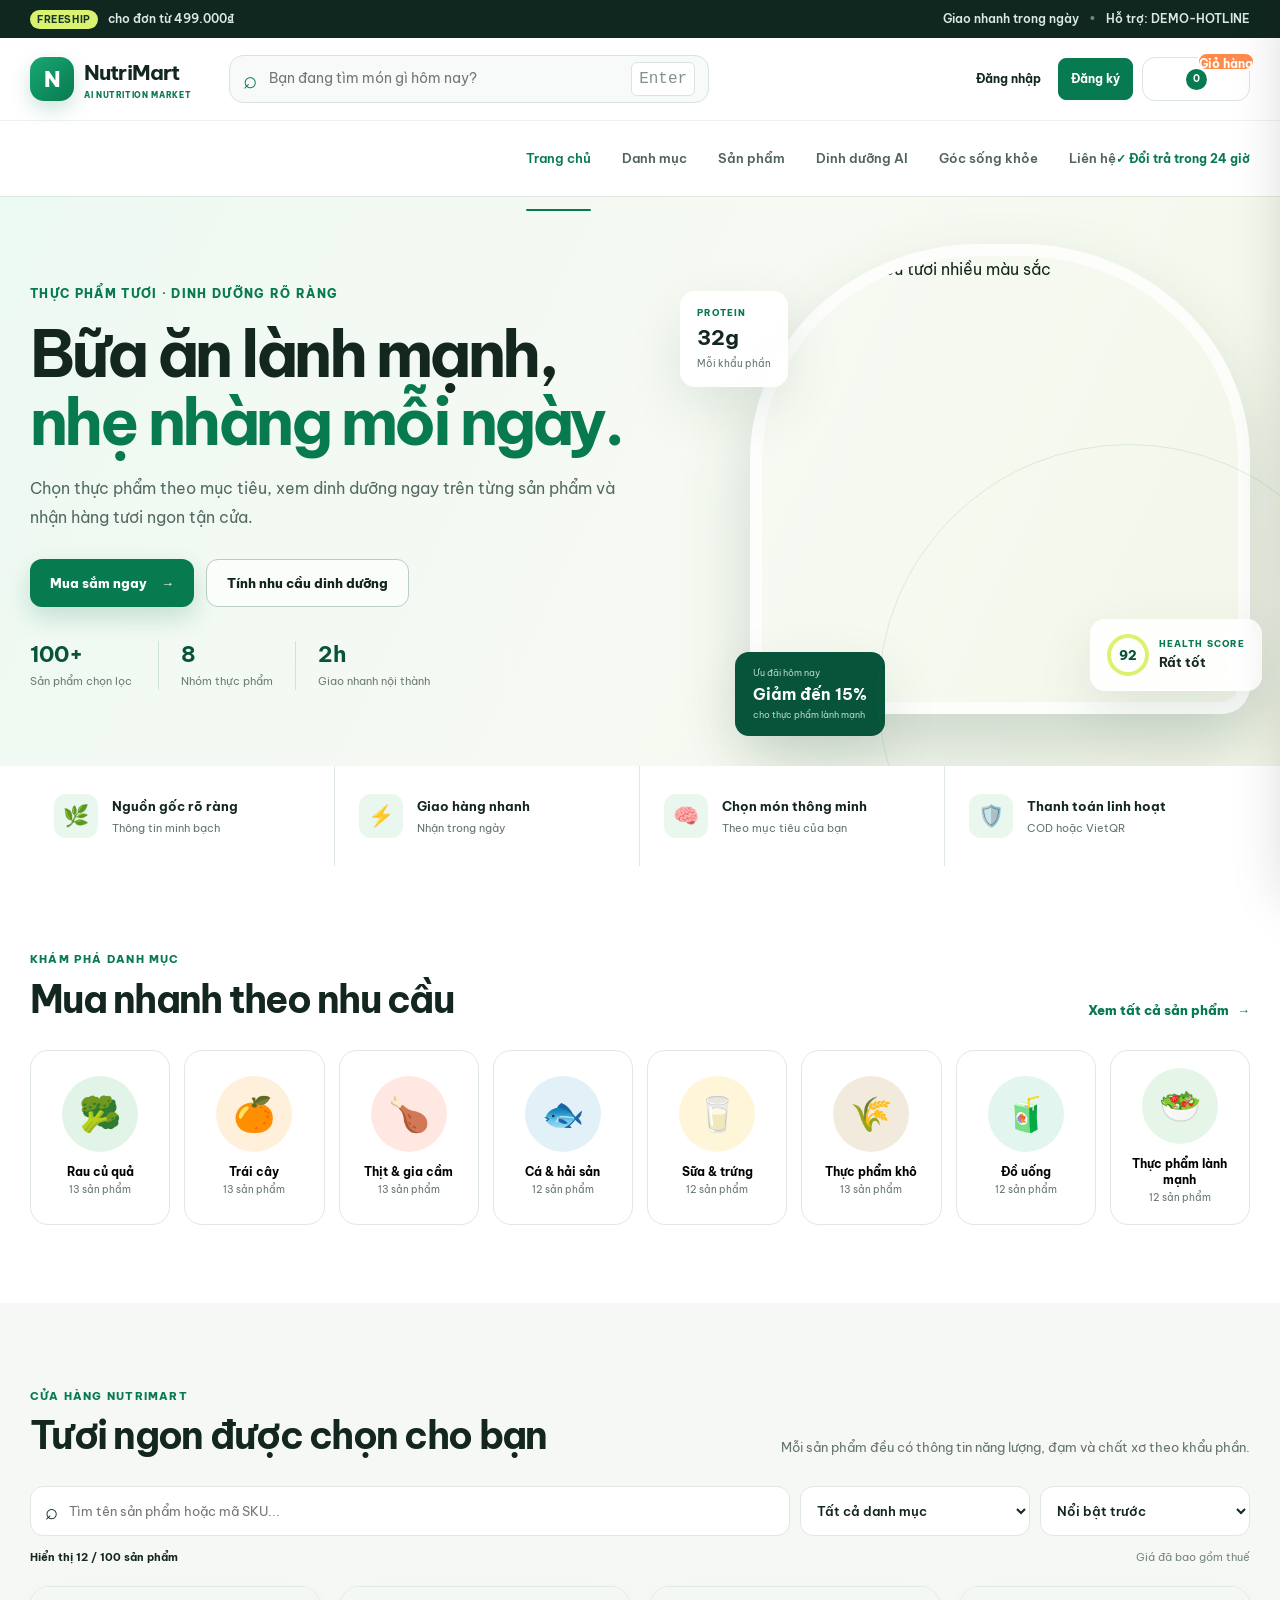
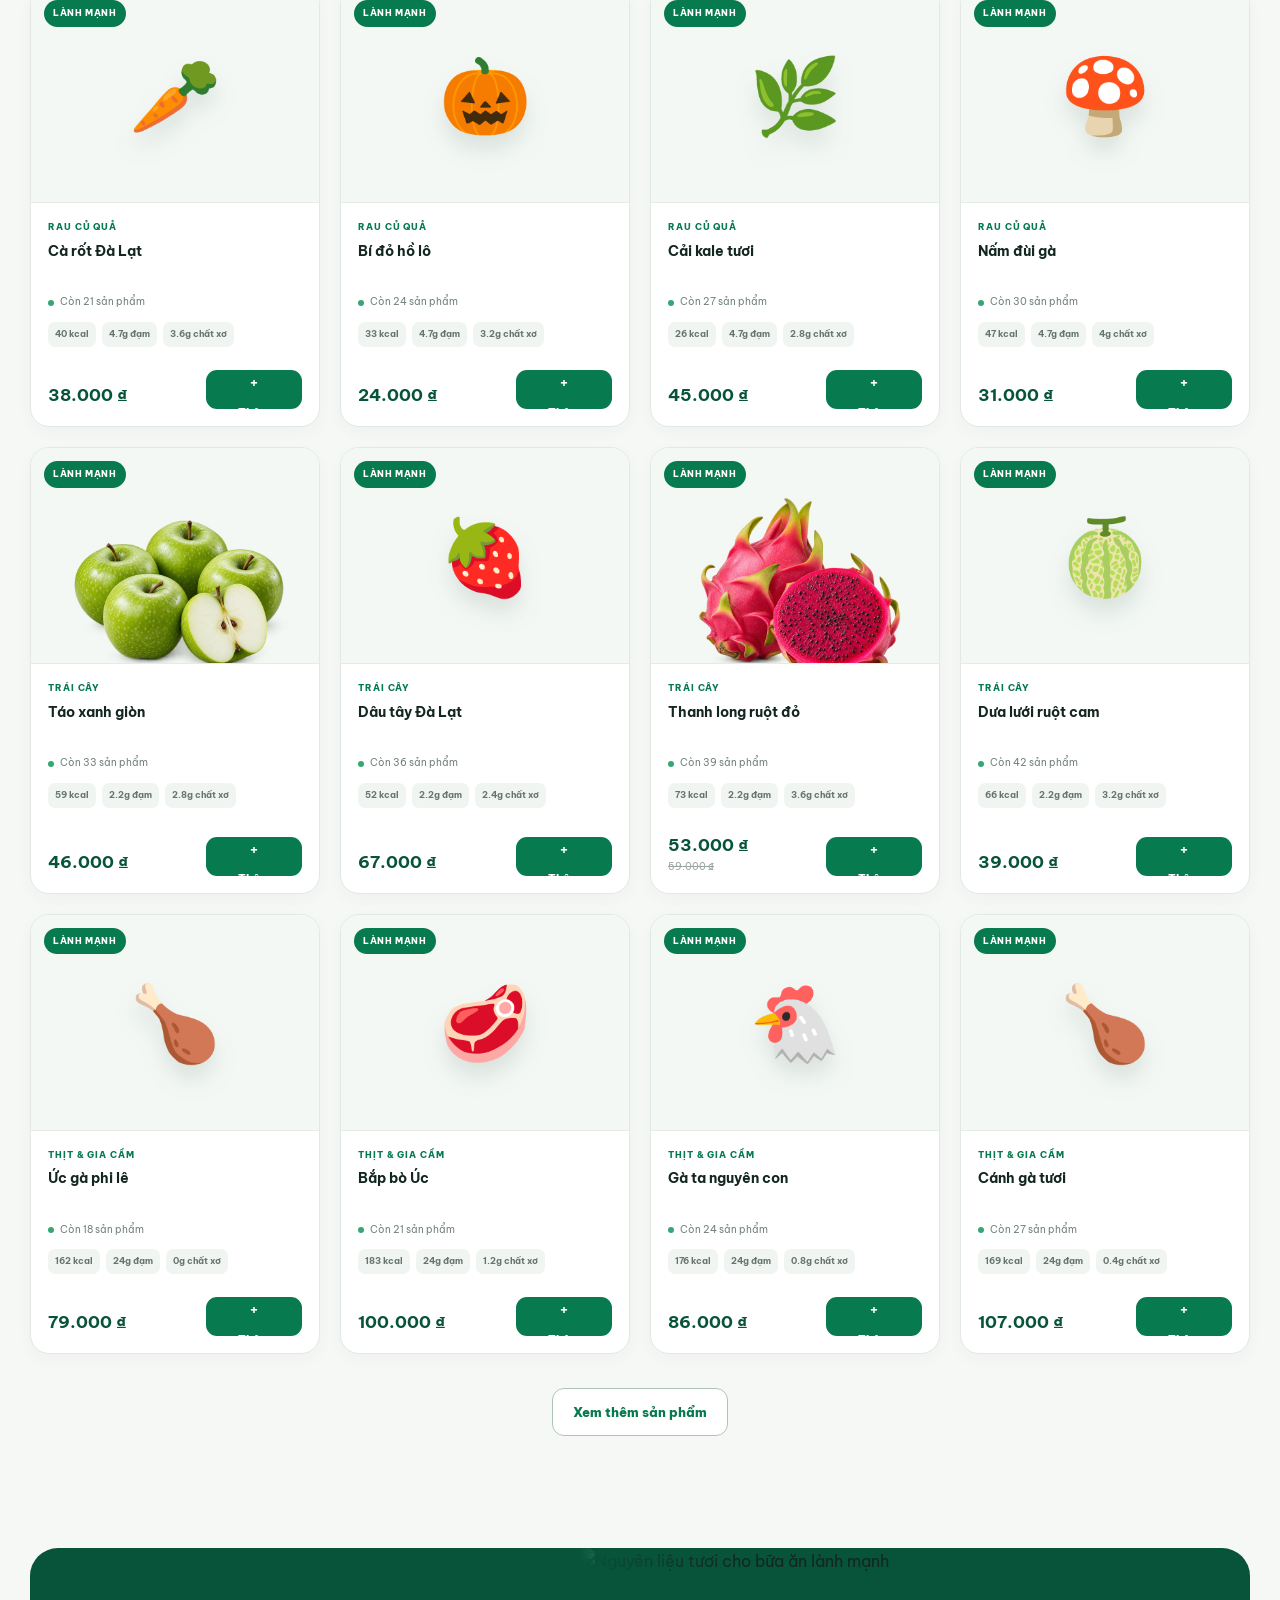
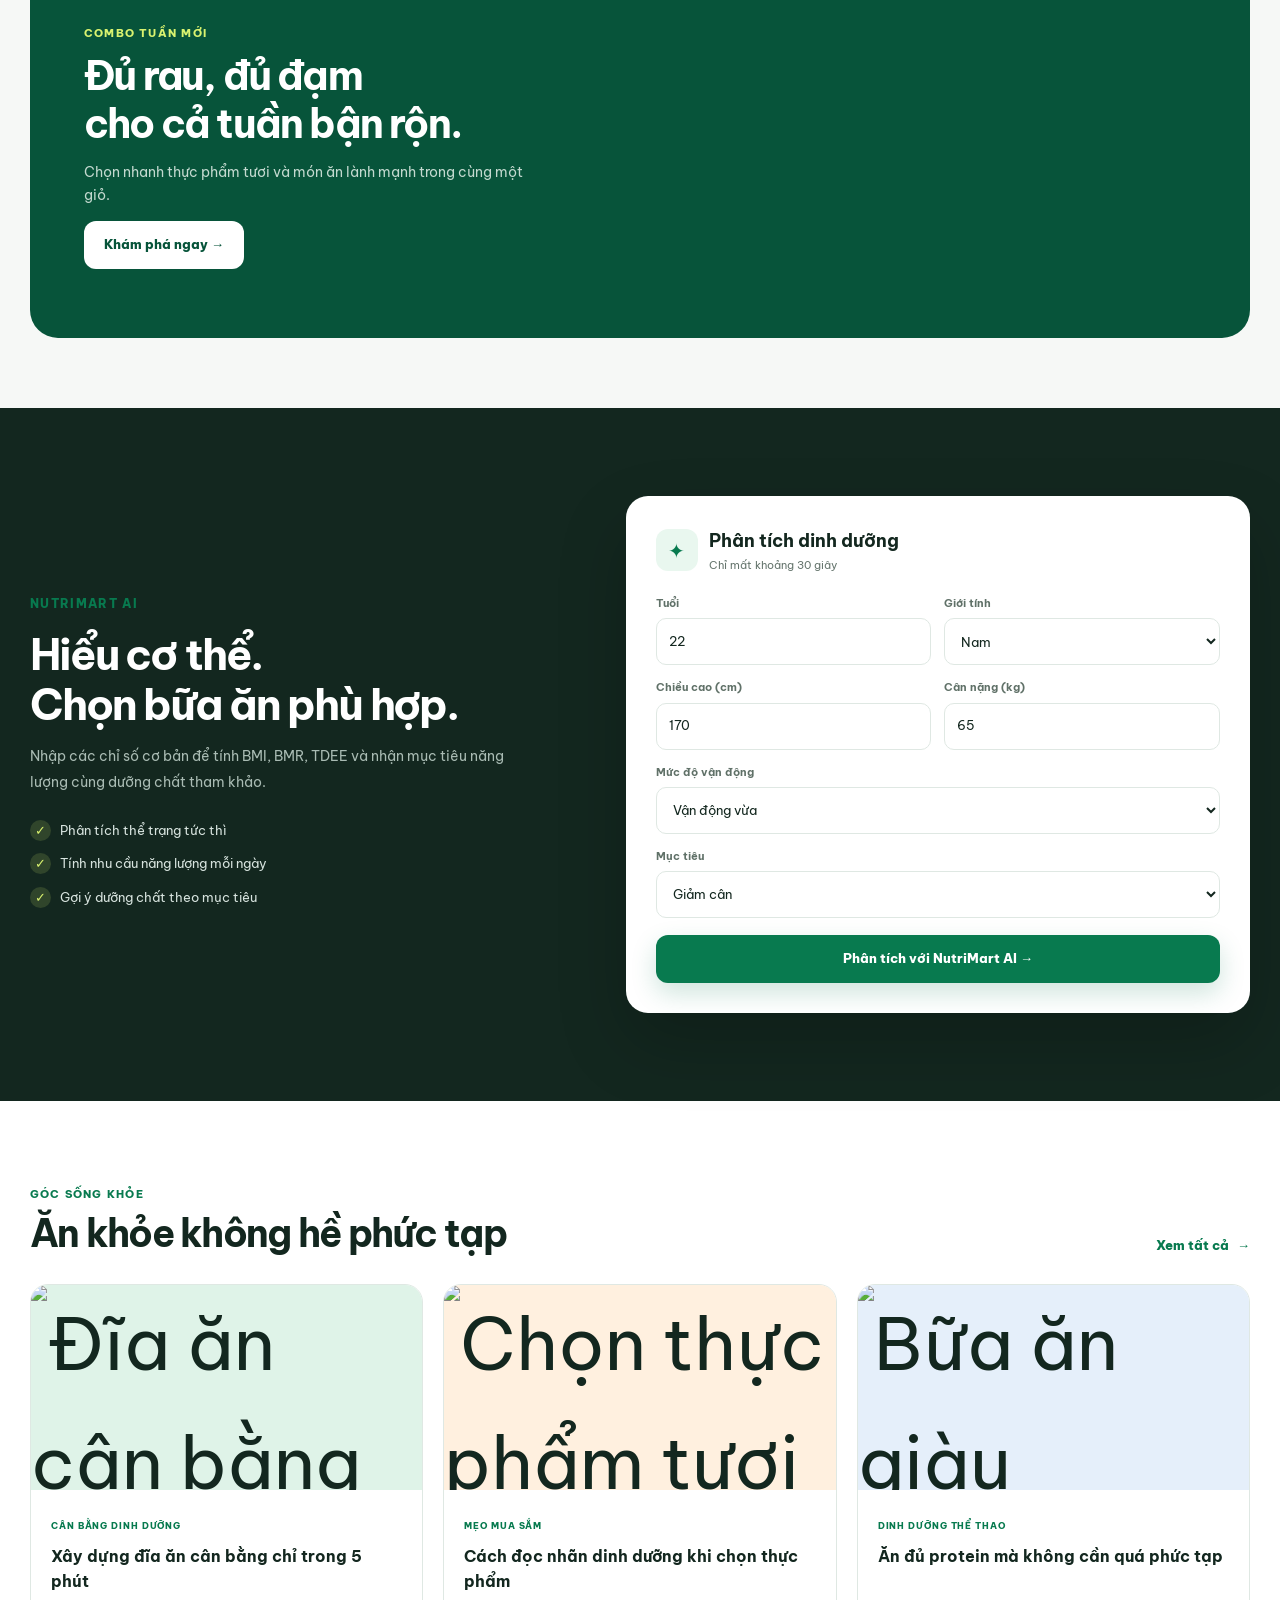
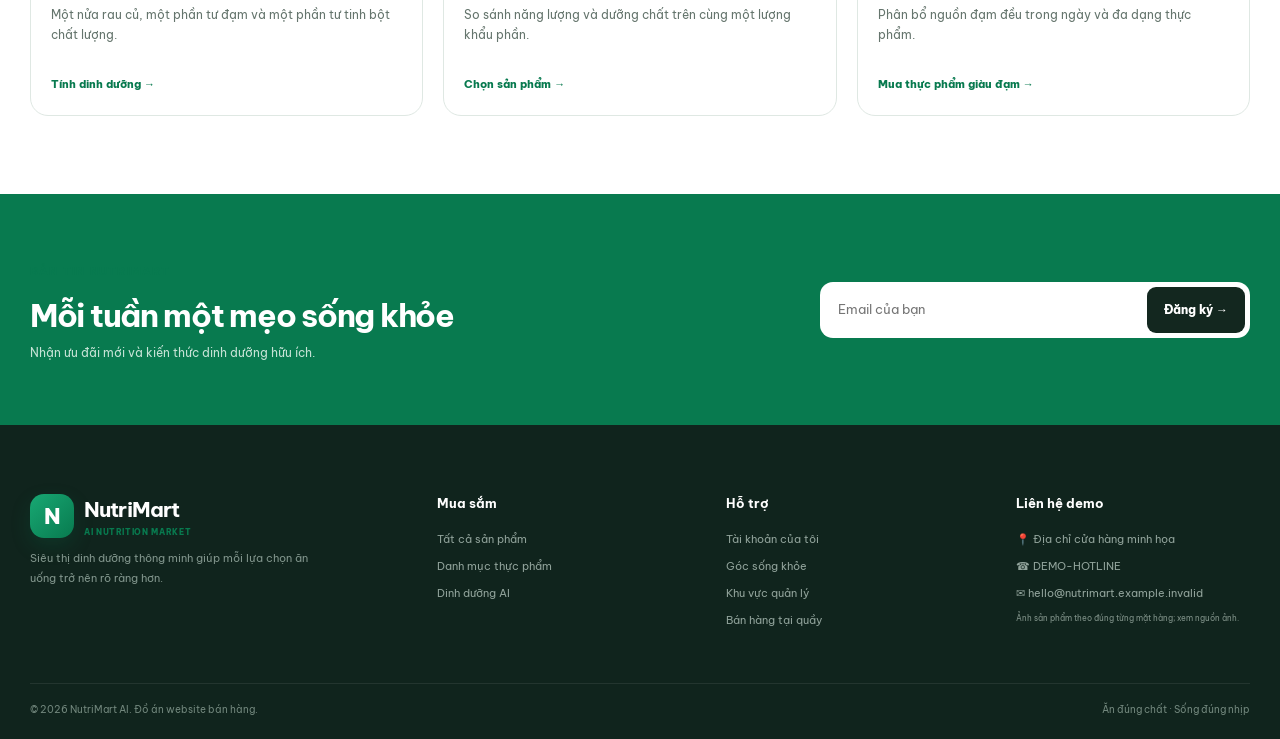
==== commit 5c5e6616: "Chuẩn hóa ảnh sản phẩm và cân đối giao diện v10" ====
--- a/index.html
+++ b/index.html
@@ -9,8 +9,9 @@
   <link rel="preconnect" href="https://fonts.googleapis.com">
   <link rel="preconnect" href="https://fonts.gstatic.com" crossorigin>
   <link href="https://fonts.googleapis.com/css2?family=Be+Vietnam+Pro:wght@400;500;600;700;800&display=swap" rel="stylesheet">
-  <link rel="stylesheet" href="assets/css/style.css?v=8.0">
-  <link rel="stylesheet" href="assets/css/store-v8.css?v=8.0">
+  <link rel="stylesheet" href="assets/css/style.css?v=10.0">
+  <link rel="stylesheet" href="assets/css/store-v8.css?v=10.0">
+  <link rel="stylesheet" href="assets/css/v10.css?v=10.0">
 </head>
 <body>
   <div class="announcement">
@@ -52,6 +53,7 @@
           <a href="#nutrition-ai">Dinh dưỡng AI</a>
           <a href="#knowledge">Góc sống khỏe</a>
           <a href="#contact">Liên hệ</a>
+          <a class="mobile-nav-auth" href="auth.html">Đăng nhập / Đăng ký</a>
         </nav>
         <span class="delivery-note">✓ Đổi trả trong 24 giờ</span>
       </div>
@@ -155,7 +157,7 @@
     <section class="newsletter" id="contact"><div class="container newsletter-inner"><div><span>BẢN TIN NUTRIMART</span><h2>Mỗi tuần một mẹo sống khỏe</h2><p>Nhận ưu đãi mới và kiến thức dinh dưỡng hữu ích.</p></div><form id="newsletter-form"><input type="email" placeholder="Email của bạn" aria-label="Email nhận bản tin" required><button type="submit">Đăng ký →</button></form></div></section>
   </main>
 
-  <footer class="site-footer"><div class="container footer-grid"><div><a class="brand footer-brand" href="#top"><span class="brand-icon">N</span><span><strong>NutriMart</strong><small>AI NUTRITION MARKET</small></span></a><p>Siêu thị dinh dưỡng thông minh giúp mỗi lựa chọn ăn uống trở nên rõ ràng hơn.</p></div><div><h4>Mua sắm</h4><a href="#products">Tất cả sản phẩm</a><a href="#categories">Danh mục thực phẩm</a><a href="#nutrition-ai">Dinh dưỡng AI</a></div><div><h4>Hỗ trợ</h4><a href="account.html">Tài khoản của tôi</a><a href="#knowledge">Góc sống khỏe</a><a href="auth.html?redirect=man">Khu vực quản lý</a><a href="auth.html?redirect=sale">Bán hàng tại quầy</a></div><div><h4>Liên hệ demo</h4><p>📍 Địa chỉ cửa hàng minh họa</p><p>☎ DEMO-HOTLINE</p><p>✉ hello@nutrimart.example.invalid</p><small>Ảnh thực phẩm thực tế theo từng sản phẩm; <a href="IMAGE-CREDITS.md">xem nguồn ảnh</a>.</small></div></div><div class="container footer-bottom"><span>© 2026 NutriMart AI. Đồ án website bán hàng.</span><span>Ăn đúng chất · Sống đúng nhịp</span></div></footer>
+  <footer class="site-footer"><div class="container footer-grid"><div><a class="brand footer-brand" href="#top"><span class="brand-icon">N</span><span><strong>NutriMart</strong><small>AI NUTRITION MARKET</small></span></a><p>Siêu thị dinh dưỡng thông minh giúp mỗi lựa chọn ăn uống trở nên rõ ràng hơn.</p></div><div><h4>Mua sắm</h4><a href="#products">Tất cả sản phẩm</a><a href="#categories">Danh mục thực phẩm</a><a href="#nutrition-ai">Dinh dưỡng AI</a></div><div><h4>Hỗ trợ</h4><a href="account.html">Tài khoản của tôi</a><a href="#knowledge">Góc sống khỏe</a><a href="auth.html?redirect=man">Khu vực quản lý</a><a href="auth.html?redirect=sale">Bán hàng tại quầy</a></div><div><h4>Liên hệ demo</h4><p>📍 Địa chỉ cửa hàng minh họa</p><p>☎ DEMO-HOTLINE</p><p>✉ hello@nutrimart.example.invalid</p><small>Ảnh sản phẩm theo đúng từng mặt hàng; <a href="IMAGE-CREDITS.md">xem nguồn ảnh</a>.</small></div></div><div class="container footer-bottom"><span>© 2026 NutriMart AI. Đồ án website bán hàng.</span><span>Ăn đúng chất · Sống đúng nhịp</span></div></footer>
 
   <aside class="cart-drawer" id="cart-drawer" aria-hidden="true">
     <div class="drawer-head"><div><span class="drawer-eyebrow">GIỎ HÀNG CỦA BẠN</span><h2>Giỏ hàng <small id="drawer-count">0 sản phẩm</small></h2></div><button id="close-cart" type="button" aria-label="Đóng giỏ hàng">×</button></div>
@@ -201,10 +203,10 @@
   <div class="mobile-cart-bar" id="mobile-cart-bar" hidden><button type="button" data-open-cart><span><b id="mobile-cart-count">0</b> sản phẩm</span><strong id="mobile-cart-total">0₫</strong><i>Xem giỏ →</i></button></div>
   <div class="toast" id="toast" role="status" aria-live="polite"></div>
 
-  <script src="assets/js/supabase-config.js?v=8.0"></script>
-  <script src="assets/js/auth.js?v=8.0"></script>
-  <script src="assets/js/product-images.js?v=7.2"></script>
-  <script src="assets/js/data.js?v=7.2"></script>
-  <script src="assets/js/store.js?v=8.0"></script>
+  <script src="assets/js/supabase-config.js?v=10.0"></script>
+  <script src="assets/js/auth.js?v=10.0"></script>
+  <script src="assets/js/product-images.js?v=10.0"></script>
+  <script src="assets/js/data.js?v=10.0"></script>
+  <script src="assets/js/store.js?v=10.0"></script>
 </body>
 </html>
--- a/assets/css/v10.css
+++ b/assets/css/v10.css
@@ -0,0 +1,250 @@
+/* NutriMart AI v10.0 — chuẩn hóa ảnh sản phẩm và cân đối đa giao diện. */
+
+/* Cửa hàng online */
+.mobile-nav-auth {
+  display: none;
+}
+
+.product-grid {
+  align-items: stretch;
+}
+
+.product-card {
+  display: flex;
+  min-width: 0;
+  height: 100%;
+  flex-direction: column;
+}
+
+.product-image {
+  height: auto;
+  aspect-ratio: 4 / 3;
+  padding: 10px;
+  border-bottom: 1px solid #e5ece8;
+  background: #f4f8f5;
+}
+
+.product-image > img {
+  width: 100%;
+  height: 100%;
+  padding: 4px;
+  object-fit: contain;
+  object-position: center;
+  background: #f4f8f5;
+}
+
+.product-image::after {
+  display: none;
+}
+
+.product-card:hover .product-image > img {
+  transform: scale(1.025);
+}
+
+.product-body {
+  display: flex;
+  flex: 1;
+  flex-direction: column;
+}
+
+.product-body h3 {
+  height: auto;
+  min-height: 44px;
+  overflow: visible;
+}
+
+.product-stock {
+  min-height: 17px;
+}
+
+.nutrition-chips {
+  min-height: 31px;
+  align-content: flex-start;
+}
+
+.product-foot {
+  align-items: flex-end;
+  margin-top: auto;
+  padding-top: 3px;
+}
+
+.price strong,
+.price small {
+  white-space: nowrap;
+}
+
+.cart-line-icon img {
+  padding: 4px;
+  object-fit: contain;
+  background: #f4f8f5;
+}
+
+/* Trang quản lý */
+.admin-content {
+  width: 100%;
+  max-width: 1600px;
+  margin-inline: auto;
+}
+
+.stats-grid > *,
+.staff-grid > *,
+.channel-grid > *,
+.settings-grid > * {
+  height: 100%;
+}
+
+.mini-icon img,
+.product-cell-icon img,
+.order-detail-thumb img {
+  padding: 3px;
+  object-fit: contain;
+  object-position: center;
+  background: #f4f8f5;
+}
+
+/* Màn hình bán hàng */
+.result-icon img,
+.line-product-photo img {
+  padding: 3px;
+  object-fit: contain;
+  object-position: center;
+  background: #f4f8f5;
+}
+
+/* Tài khoản khách hàng */
+.account-stats article {
+  height: 100%;
+}
+
+.order-products img {
+  padding: 3px;
+  object-fit: contain;
+  object-position: center;
+  background: #f4f8f5;
+}
+
+/* Đăng nhập và xác thực OTP */
+.auth-card {
+  width: 100%;
+  max-width: 470px;
+}
+
+@media (max-width: 760px) {
+  .page-strip {
+    flex-wrap: wrap;
+  }
+
+  .page-strip-actions {
+    width: 100%;
+    flex-basis: 100%;
+  }
+
+  .global-search {
+    width: 100%;
+    min-width: 0;
+  }
+
+  .module-toolbar,
+  .module-toolbar > div:last-child {
+    width: 100%;
+  }
+
+  .module-toolbar > div:last-child {
+    display: flex;
+    flex-wrap: wrap;
+    gap: 7px;
+  }
+
+  .pos-search {
+    min-width: 0;
+  }
+
+  .pos-app .sale-table-head,
+  .pos-app .cart-line {
+    grid-template-columns: 32px minmax(0, 1fr) 84px 88px 26px;
+  }
+
+  .pos-app .line-product {
+    grid-template-columns: 32px minmax(0, 1fr);
+  }
+
+  .pos-app .line-product > span {
+    width: 32px;
+    height: 32px;
+  }
+
+  .pos-app .order-bottom-actions {
+    position: sticky;
+    bottom: 52px;
+    z-index: 5;
+    background: #fff;
+  }
+
+  .account-panel > header {
+    gap: 10px;
+  }
+}
+
+@media (max-width: 560px) {
+  .mobile-nav-auth {
+    display: block;
+    margin-top: 4px;
+    border-top: 1px solid #e8efeb;
+    color: var(--green) !important;
+    font-weight: 800 !important;
+  }
+
+  .product-image {
+    height: auto;
+    aspect-ratio: 1 / 1;
+    padding: 7px;
+  }
+
+  .product-image > img {
+    padding: 2px;
+  }
+
+  .product-body h3 {
+    min-height: 38px;
+    line-height: 1.45;
+  }
+
+  .product-stock {
+    min-height: 15px;
+  }
+
+  .nutrition-chips {
+    min-height: 27px;
+    margin-bottom: 8px;
+  }
+
+  .product-foot {
+    gap: 5px;
+  }
+
+  .price strong {
+    font-size: 13px;
+  }
+
+  .account-header {
+    height: 62px;
+  }
+
+  .account-header nav {
+    gap: 6px;
+  }
+
+  .order-card {
+    gap: 10px;
+  }
+
+  .otp-code {
+    gap: 5px;
+  }
+
+  .otp-code input {
+    height: 48px;
+    padding: 0;
+    font-size: 19px;
+  }
+}
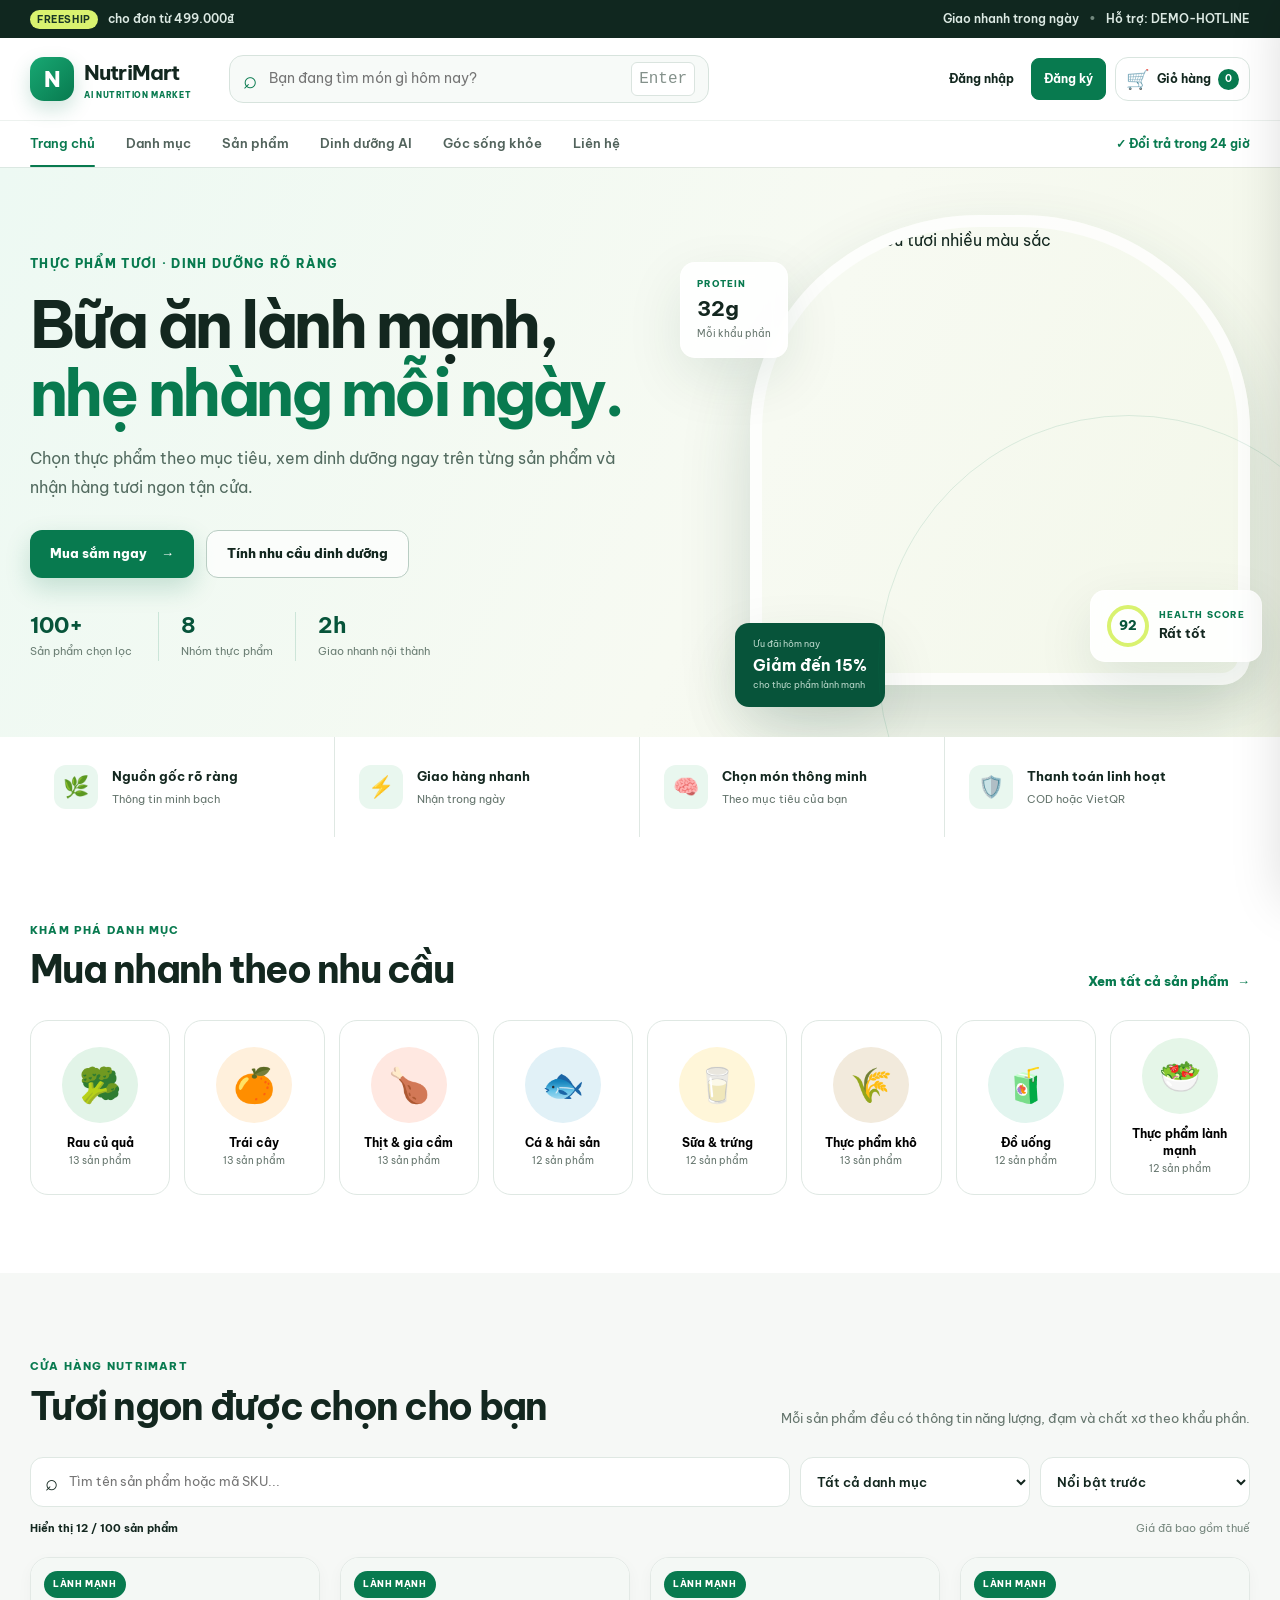
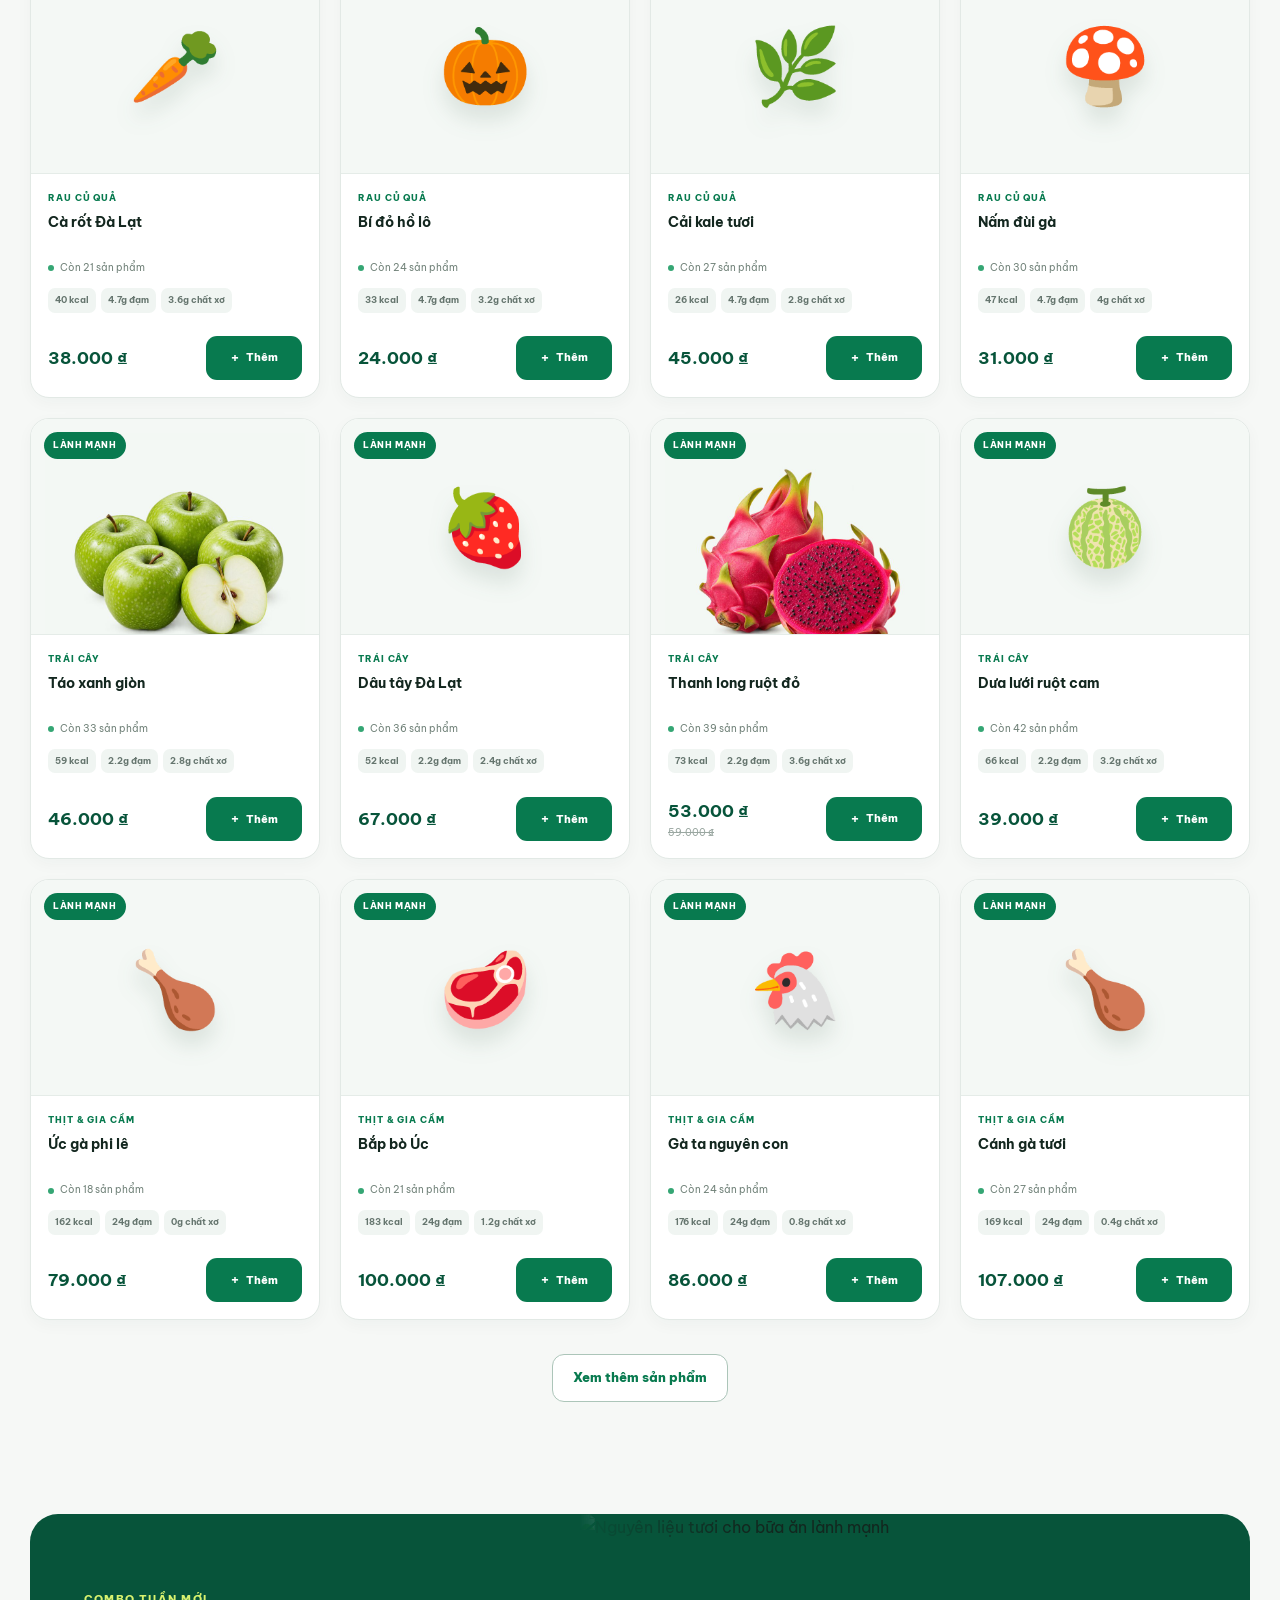
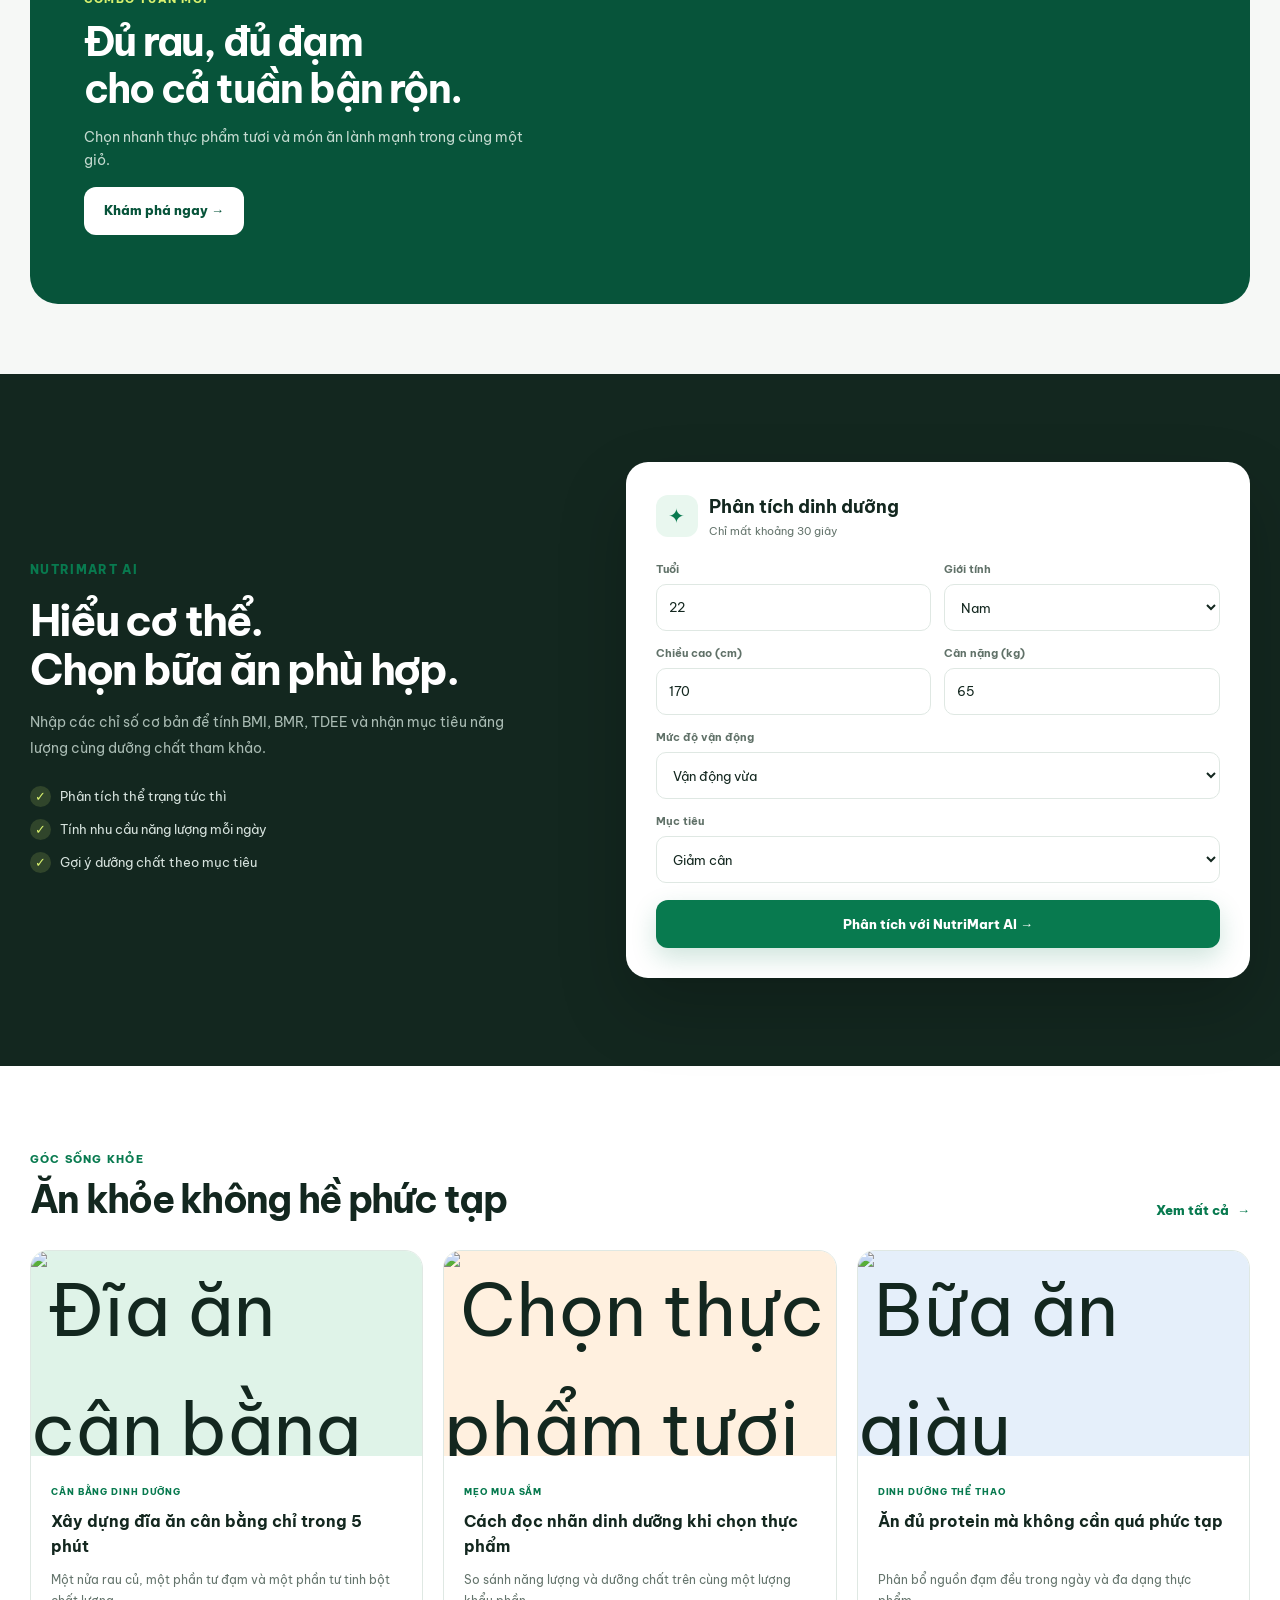
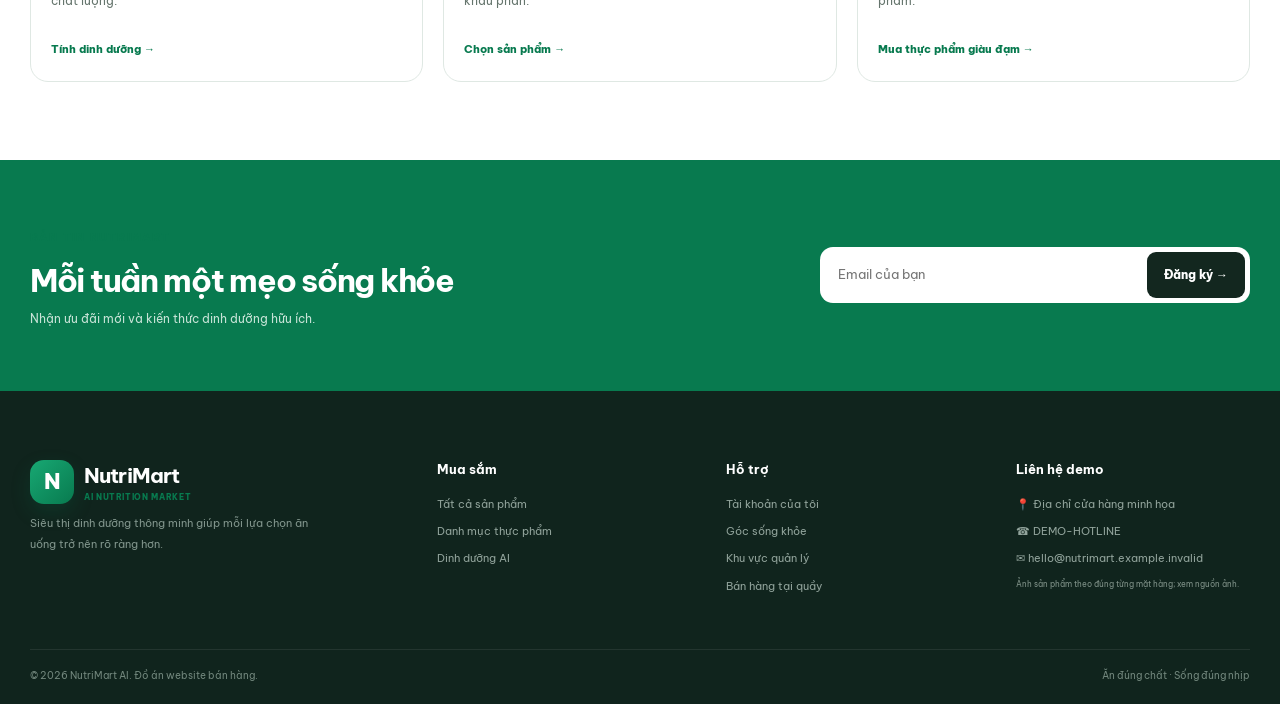
==== commit 289ce52a: "Fix storefront navigation, cart badge and responsive product buttons" ====
--- a/index.html
+++ b/index.html
@@ -11,7 +11,7 @@
   <link href="https://fonts.googleapis.com/css2?family=Be+Vietnam+Pro:wght@400;500;600;700;800&display=swap" rel="stylesheet">
   <link rel="stylesheet" href="assets/css/style.css?v=10.0">
   <link rel="stylesheet" href="assets/css/store-v8.css?v=10.0">
-  <link rel="stylesheet" href="assets/css/v10.css?v=10.0">
+  <link rel="stylesheet" href="assets/css/v10.css?v=10.1">
 </head>
 <body>
   <div class="announcement">
--- a/assets/css/v10.css
+++ b/assets/css/v10.css
@@ -1,4 +1,86 @@
-/* NutriMart AI v10.0 — chuẩn hóa ảnh sản phẩm và cân đối đa giao diện. */
+/* NutriMart AI v10.1 — ảnh sản phẩm và bố cục thích ứng. */
+
+/* Reset legacy rules shared with the first storefront. */
+.site-header .navigation-inner { gap: 24px; }
+.site-header .main-nav { margin-left: 0; min-width: 0; }
+.site-header .main-nav a {
+  display: inline-flex;
+  align-items: center;
+  min-height: 46px;
+  padding: 0;
+  white-space: nowrap;
+}
+.site-header .main-nav a.active::after { bottom: 0; }
+.site-header .main-nav .mobile-nav-auth { display: none; }
+.site-header .delivery-note { flex-shrink: 0; white-space: nowrap; }
+.site-header .cart-button { width: auto; flex-shrink: 0; }
+.site-header .cart-button > span {
+  position: static;
+  display: inline;
+  min-width: 0;
+  width: auto;
+  height: auto;
+  padding: 0;
+  border: 0;
+  border-radius: 0;
+  background: transparent;
+  color: inherit;
+  font-size: 12px;
+  line-height: 1.4;
+}
+.site-header .cart-button > span[aria-hidden] { font-size: 19px; }
+.product-card .add-cart {
+  display: inline-flex;
+  align-items: center;
+  justify-content: center;
+  flex: 0 0 auto;
+  min-height: 44px;
+  line-height: 1;
+  white-space: nowrap;
+}
+.product-card .product-foot { align-items: center; gap: 10px; }
+.product-card .product-body h3 { min-height: 3em; margin-bottom: 6px; line-height: 1.5; }
+.product-card .product-stock { margin-top: 0; }
+.product-card .nutrition-chips { flex-wrap: wrap; gap: 5px; }
+.product-card .price { min-width: 0; }
+.site-header ~ main section[id] { scroll-margin-top: 150px; }
+
+@media (max-width: 1020px) and (min-width: 861px) {
+  .site-header .main-nav { gap: 20px; }
+  .site-header .delivery-note { font-size: 10px; }
+  .site-header .header-search { min-width: 180px; margin-left: 0; }
+  .site-header .nav-wrap { gap: 16px; }
+}
+
+@media (max-width: 860px) {
+  .site-header .main-nav {
+    position: absolute;
+    display: none;
+    flex-direction: column;
+    align-items: stretch;
+    margin: 0;
+    background: #fff;
+    max-height: calc(100dvh - 90px);
+    overflow-y: auto;
+  }
+  .site-header .main-nav.open { display: flex; }
+  .site-header .main-nav a { padding: 10px 14px; min-height: 44px; }
+  .site-header .main-nav a.active::after { display: none; }
+  .site-header .main-nav a.active { background: #eaf8f1; border-radius: 8px; }
+  .site-header .cart-button { width: 44px; }
+  .site-header .cart-button .cart-label { display: none; }
+  .site-header ~ main section[id] { scroll-margin-top: 90px; }
+}
+
+@media (max-width: 600px) {
+  .site-header .main-nav .mobile-nav-auth { display: inline-flex; }
+  .product-card .product-foot { flex-wrap: wrap; gap: 8px; }
+  .product-card .add-cart { min-width: 44px; width: 44px; height: 44px; padding: 0; }
+  .cart-drawer { width: min(440px, 100%); max-width: 100%; }
+  .auth-card { padding: 26px 20px; }
+  .form-options { flex-wrap: wrap; gap: 12px; }
+  .account-panel { min-width: 0; }
+}
 
 /* Cửa hàng online */
 .mobile-nav-auth {
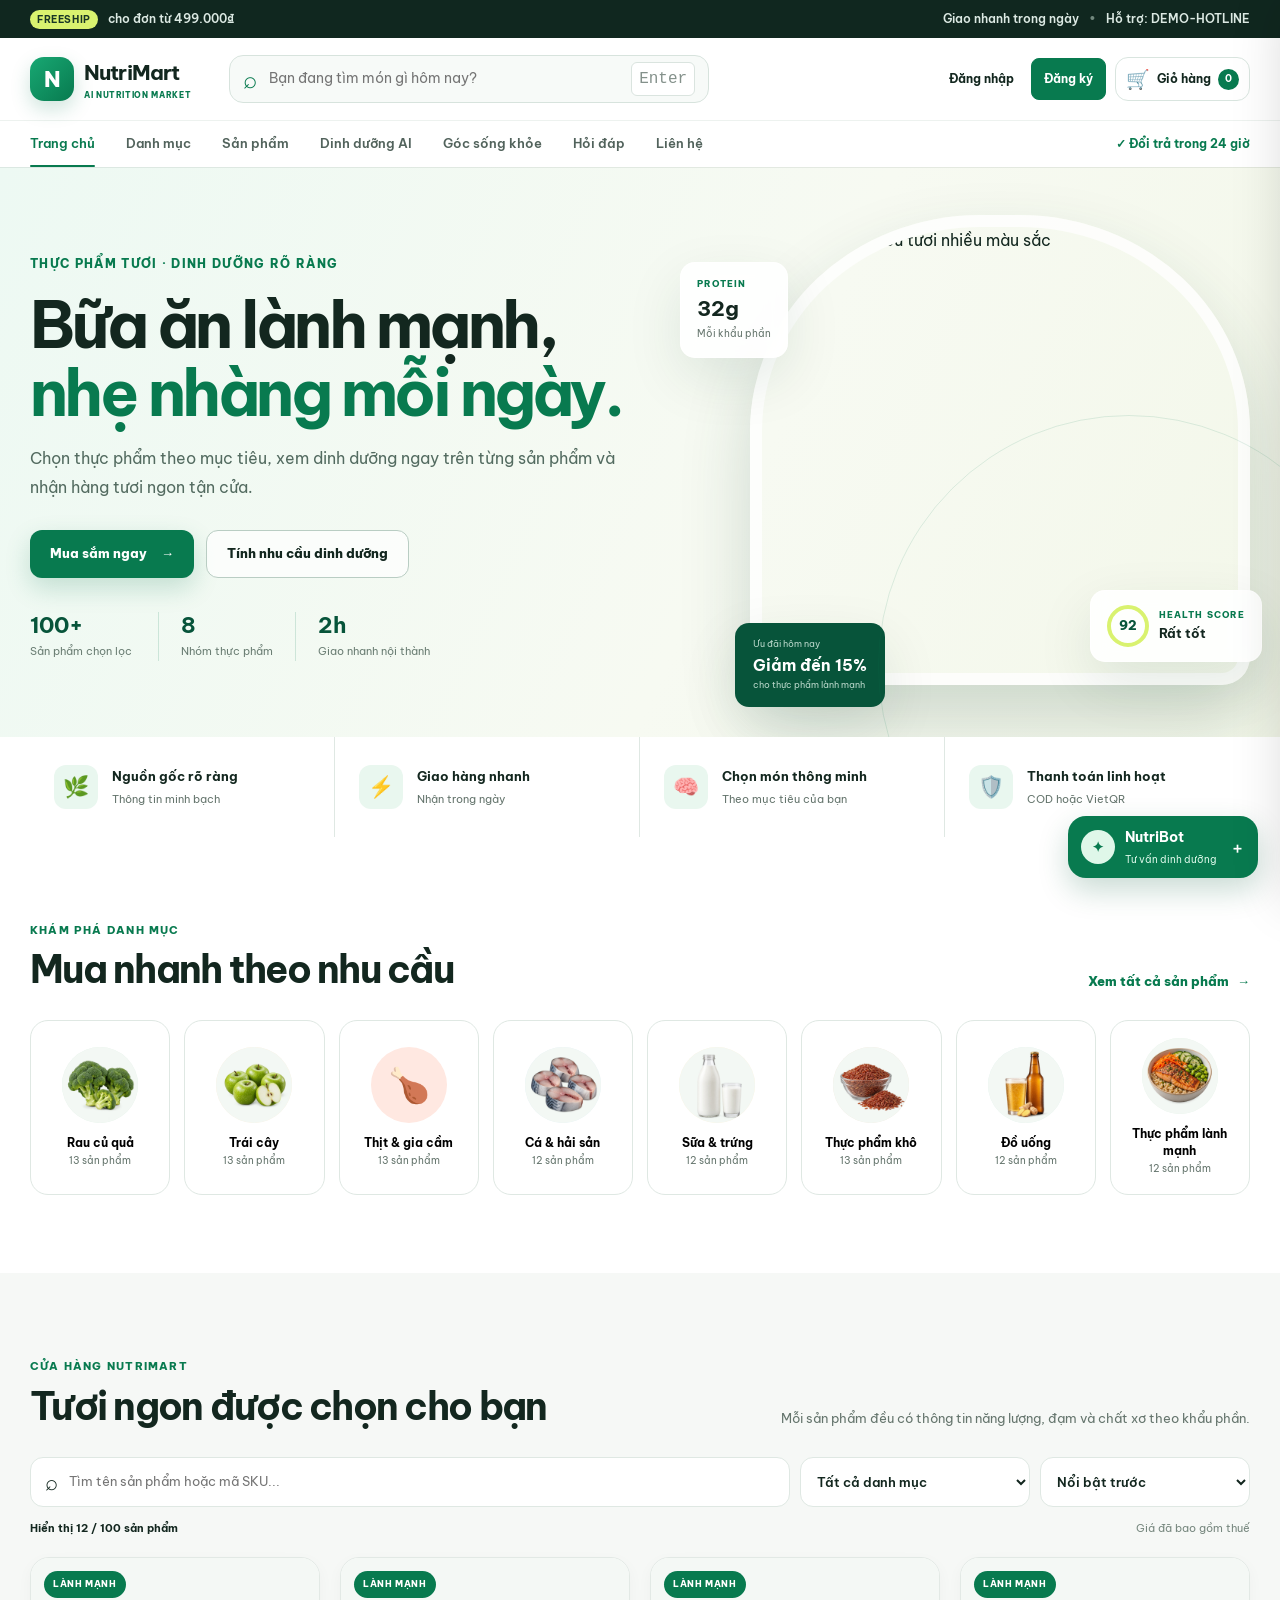
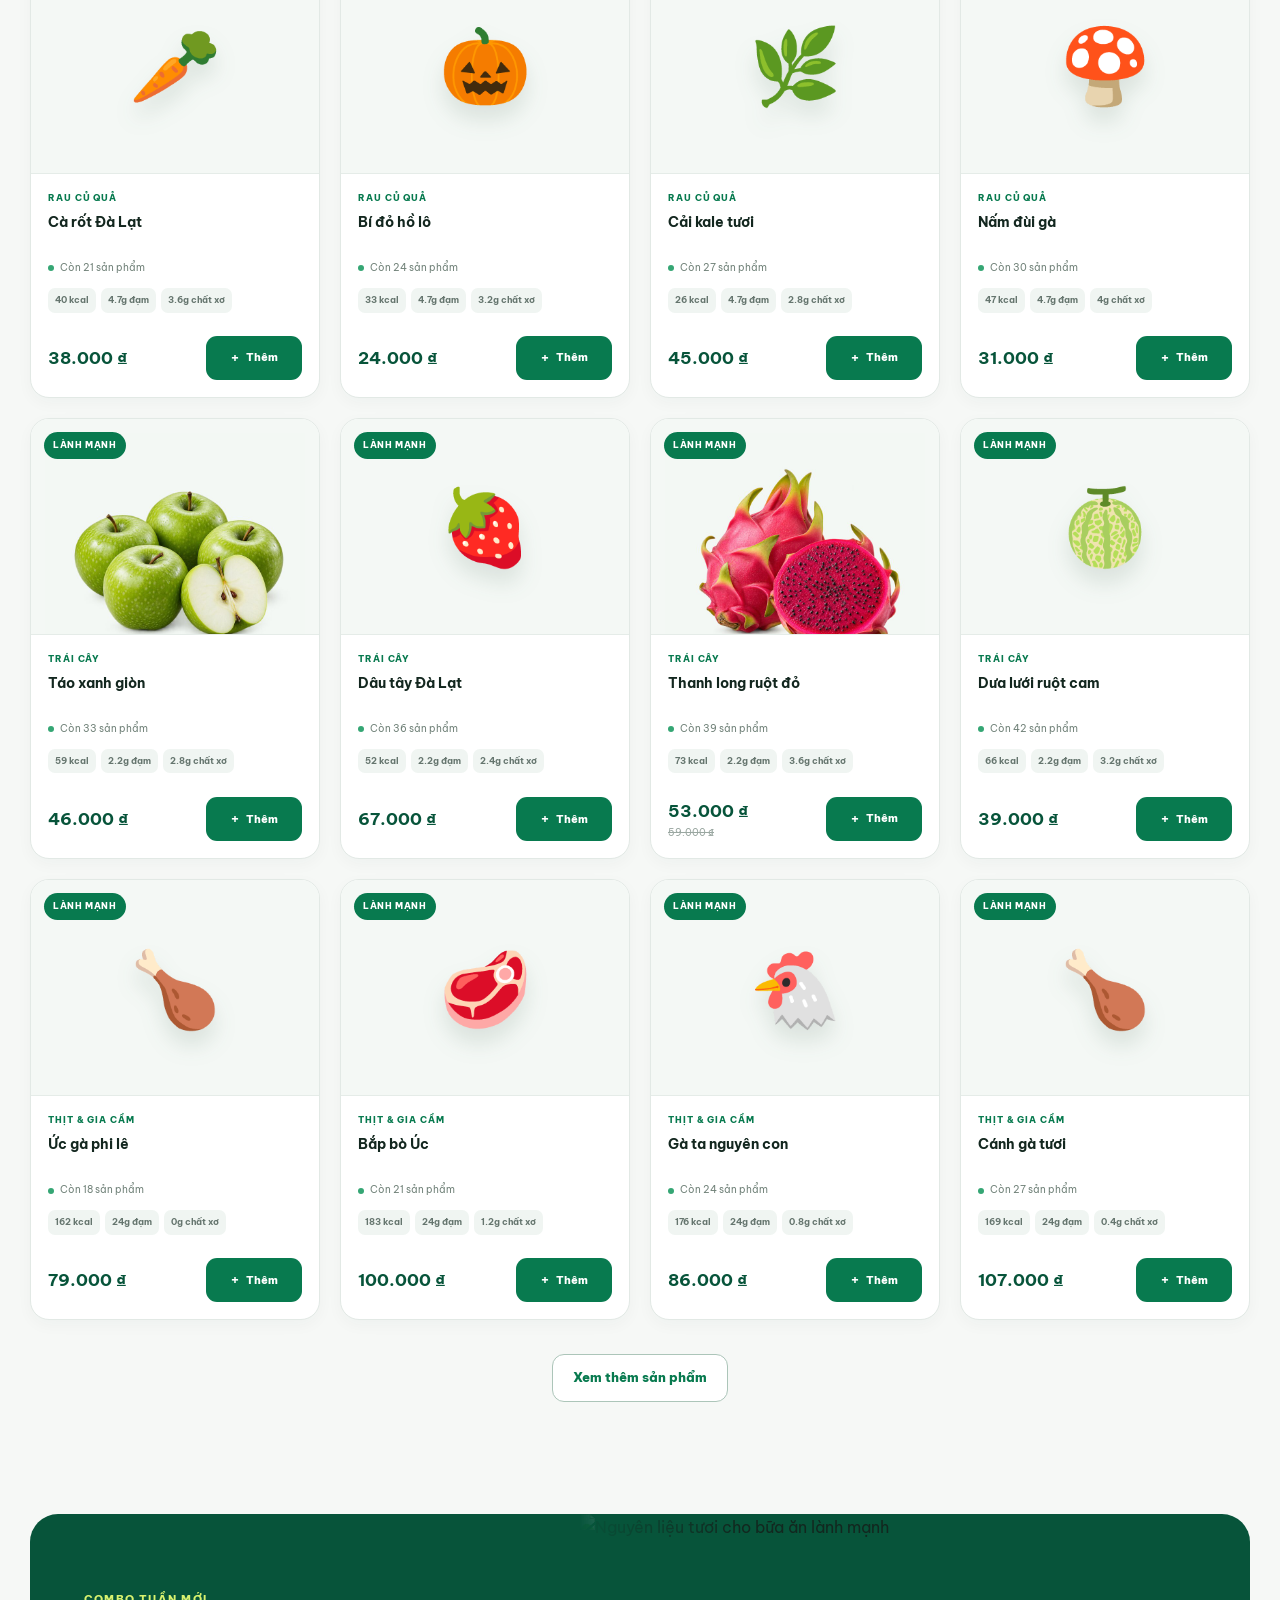
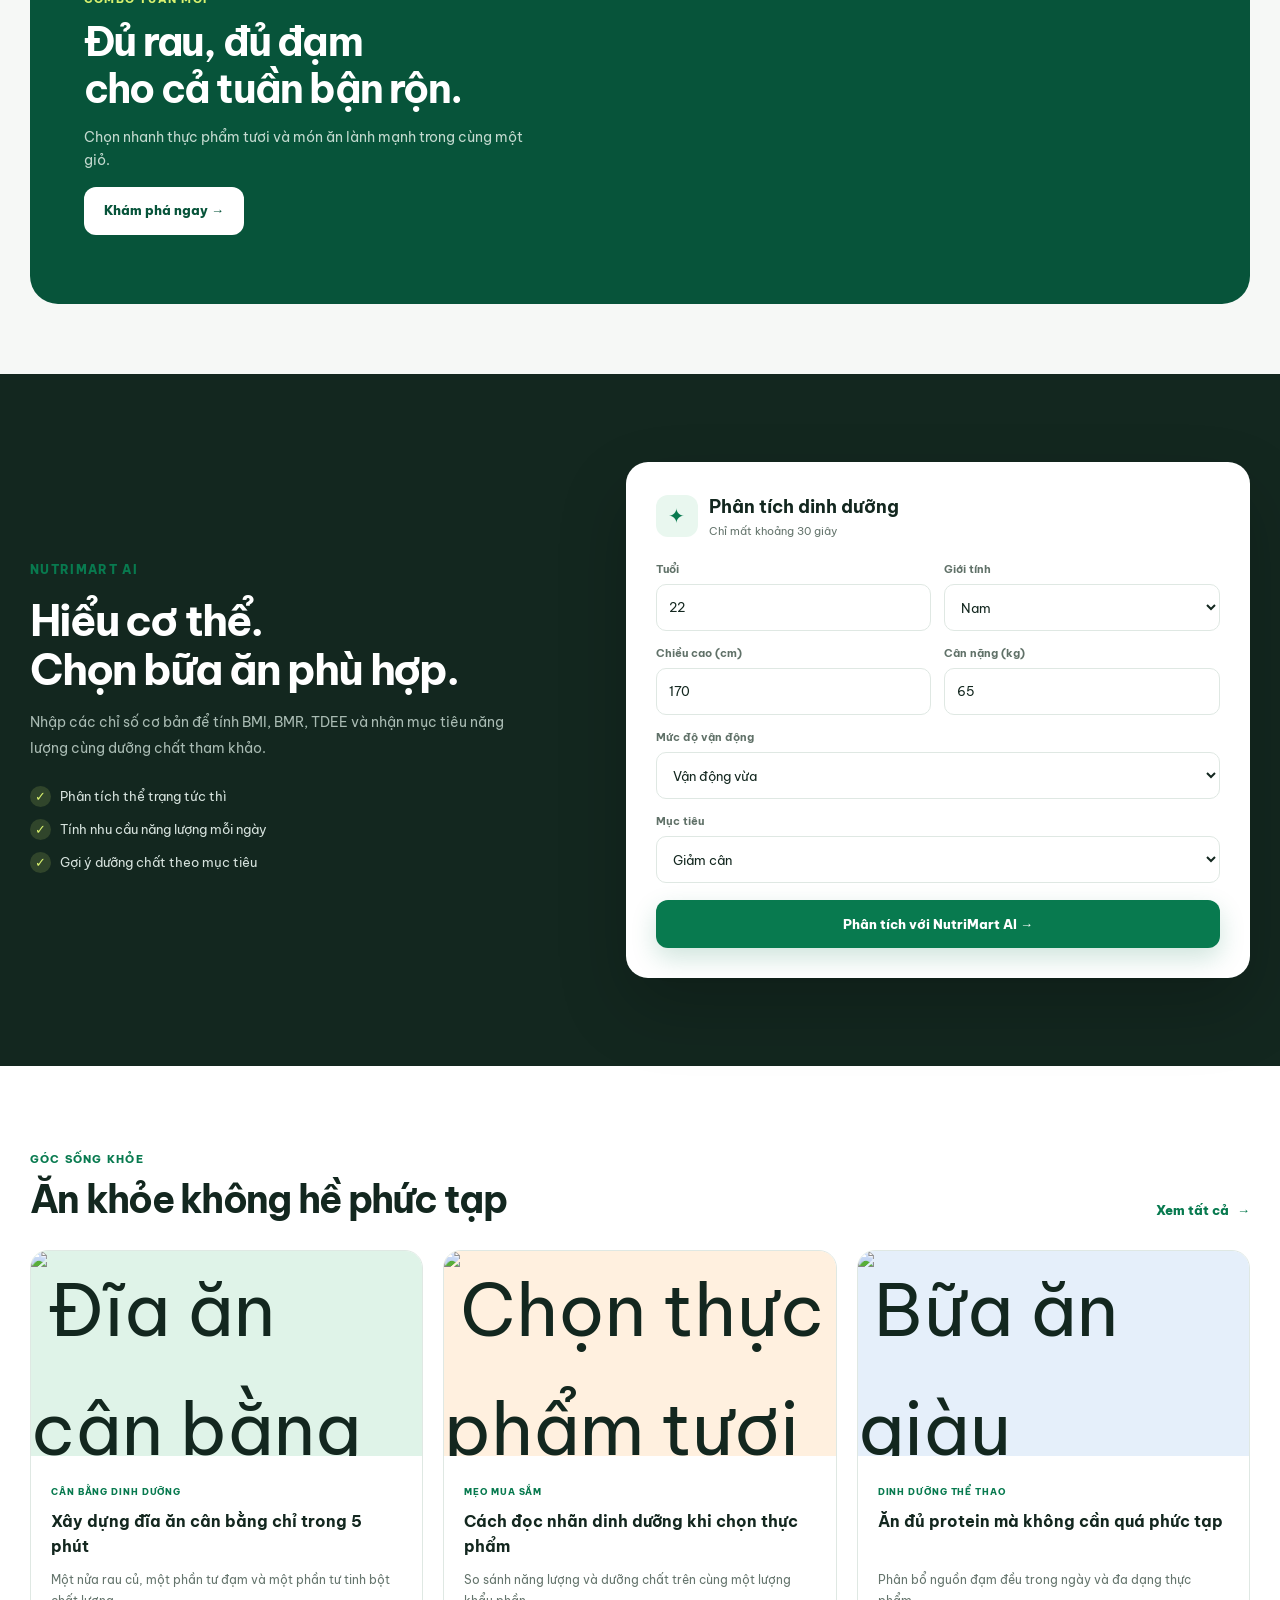
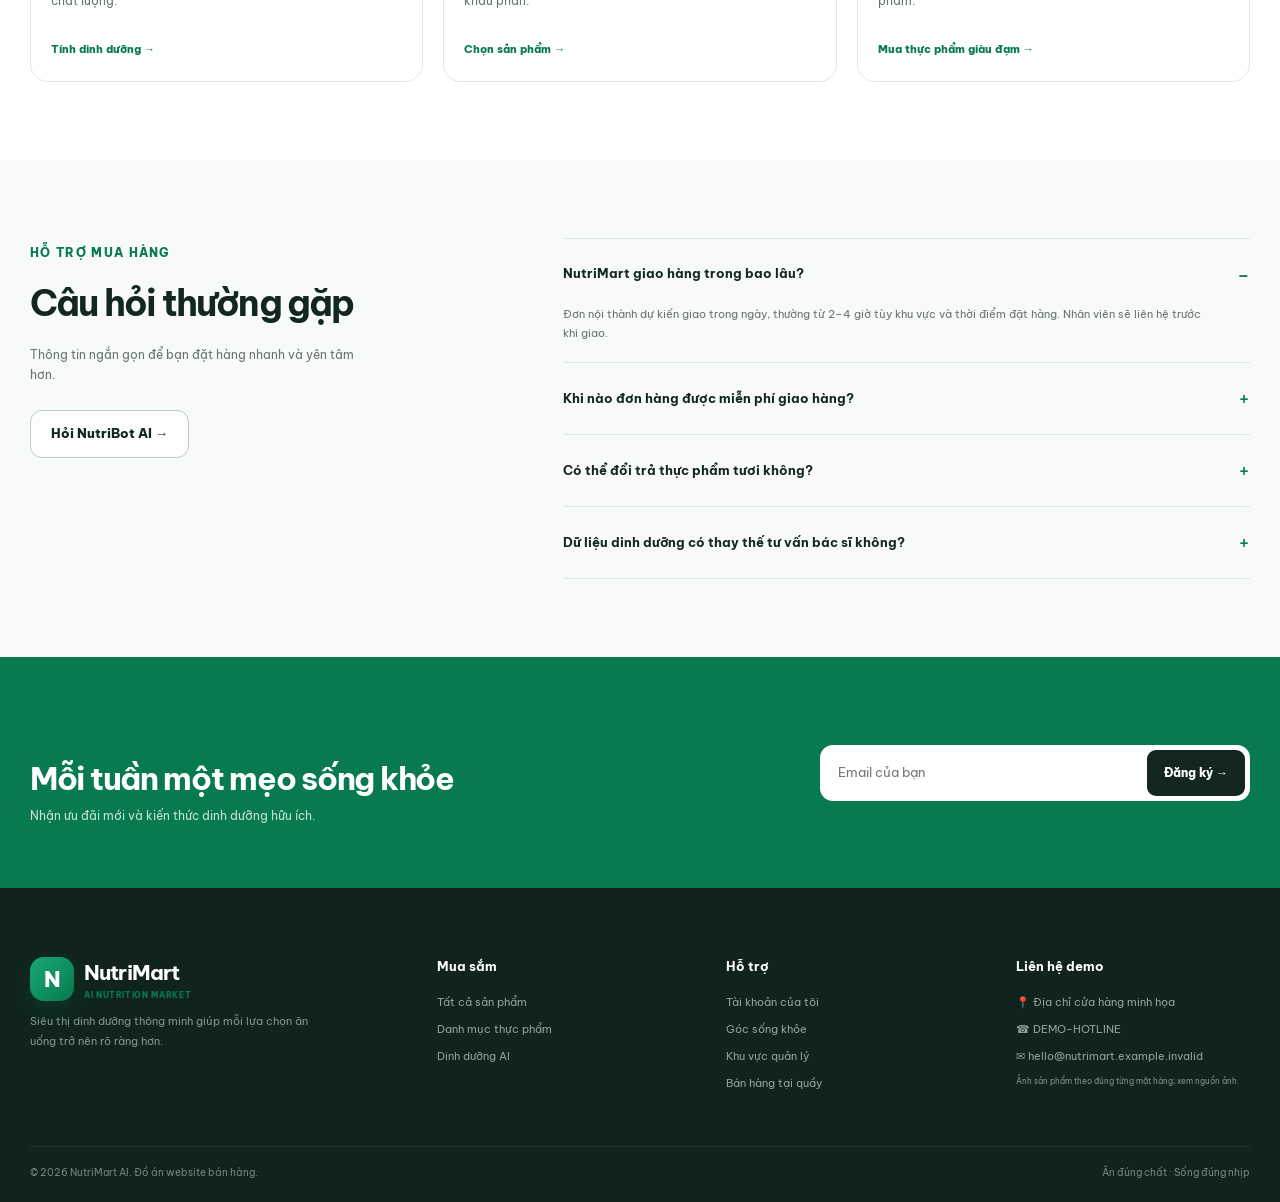
==== commit 5818e5c9: "Sync storefront, payments, and POS data Co-authored-by: Copilot App <223556219+Copilot@users.noreply" ====
--- a/index.html
+++ b/index.html
@@ -12,6 +12,8 @@
   <link rel="stylesheet" href="assets/css/style.css?v=10.0">
   <link rel="stylesheet" href="assets/css/store-v8.css?v=10.0">
   <link rel="stylesheet" href="assets/css/v10.css?v=10.1">
+  <link rel="stylesheet" href="assets/css/chat-assistant.css?v=1.0">
+  <link rel="stylesheet" href="assets/css/faq.css?v=1.0">
 </head>
 <body>
   <div class="announcement">
@@ -52,6 +54,7 @@
           <a href="#products">Sản phẩm</a>
           <a href="#nutrition-ai">Dinh dưỡng AI</a>
           <a href="#knowledge">Góc sống khỏe</a>
+          <a href="#faq">Hỏi đáp</a>
           <a href="#contact">Liên hệ</a>
           <a class="mobile-nav-auth" href="auth.html">Đăng nhập / Đăng ký</a>
         </nav>
@@ -154,6 +157,18 @@
       </div>
     </section>
 
+    <section class="section faq-section" id="faq">
+      <div class="container faq-grid">
+        <div class="faq-intro"><span class="eyebrow">HỖ TRỢ MUA HÀNG</span><h2>Câu hỏi thường gặp</h2><p>Thông tin ngắn gọn để bạn đặt hàng nhanh và yên tâm hơn.</p><button class="button secondary" type="button" data-open-chat>Hỏi NutriBot AI →</button></div>
+        <div class="faq-list">
+          <details open><summary>NutriMart giao hàng trong bao lâu?</summary><p>Đơn nội thành dự kiến giao trong ngày, thường từ 2–4 giờ tùy khu vực và thời điểm đặt hàng. Nhân viên sẽ liên hệ trước khi giao.</p></details>
+          <details><summary>Khi nào đơn hàng được miễn phí giao hàng?</summary><p>Đơn từ 499.000₫ được miễn phí giao hàng. Đơn thấp hơn sẽ hiển thị phí giao cụ thể trước khi bạn xác nhận.</p></details>
+          <details><summary>Có thể đổi trả thực phẩm tươi không?</summary><p>Bạn có thể liên hệ trong vòng 24 giờ nếu sản phẩm bị hư hỏng, giao sai hoặc không đúng mô tả. Vui lòng giữ lại ảnh và mã đơn hàng.</p></details>
+          <details><summary>Dữ liệu dinh dưỡng có thay thế tư vấn bác sĩ không?</summary><p>Không. BMI, BMR, TDEE và thông tin trên sản phẩm chỉ mang tính tham khảo, đặc biệt với người có bệnh nền hoặc chế độ ăn điều trị.</p></details>
+        </div>
+      </div>
+    </section>
+
     <section class="newsletter" id="contact"><div class="container newsletter-inner"><div><span>BẢN TIN NUTRIMART</span><h2>Mỗi tuần một mẹo sống khỏe</h2><p>Nhận ưu đãi mới và kiến thức dinh dưỡng hữu ích.</p></div><form id="newsletter-form"><input type="email" placeholder="Email của bạn" aria-label="Email nhận bản tin" required><button type="submit">Đăng ký →</button></form></div></section>
   </main>
 
@@ -203,10 +218,24 @@
   <div class="mobile-cart-bar" id="mobile-cart-bar" hidden><button type="button" data-open-cart><span><b id="mobile-cart-count">0</b> sản phẩm</span><strong id="mobile-cart-total">0₫</strong><i>Xem giỏ →</i></button></div>
   <div class="toast" id="toast" role="status" aria-live="polite"></div>
 
+  <section class="ai-chat" id="ai-chat" aria-label="Trợ lý NutriMart AI">
+    <button class="ai-chat-launcher" id="ai-chat-launcher" type="button" aria-expanded="false">
+      <span class="ai-chat-avatar">✦</span><span><b>NutriBot</b><small>Tư vấn dinh dưỡng</small></span><i>×</i>
+    </button>
+    <div class="ai-chat-panel" id="ai-chat-panel" hidden>
+      <header><div><span class="ai-chat-avatar">✦</span><div><strong>NutriBot AI</strong><small>Đang sẵn sàng hỗ trợ bạn</small></div></div><button id="ai-chat-close" type="button" aria-label="Đóng chat">×</button></header>
+      <div class="ai-chat-messages" id="ai-chat-messages" aria-live="polite"></div>
+      <div class="ai-chat-suggestions" id="ai-chat-suggestions"><button type="button">Gợi ý món giàu protein</button><button type="button">Tôi muốn giảm cân</button><button type="button">Tìm sản phẩm ít đường</button></div>
+      <form class="ai-chat-form" id="ai-chat-form"><input id="ai-chat-input" type="text" maxlength="300" autocomplete="off" placeholder="Hỏi NutriBot về dinh dưỡng..."><button type="submit" aria-label="Gửi tin nhắn">→</button></form>
+      <small class="ai-chat-disclaimer">Thông tin tham khảo, không thay thế tư vấn y khoa.</small>
+    </div>
+  </section>
+
   <script src="assets/js/supabase-config.js?v=10.0"></script>
   <script src="assets/js/auth.js?v=10.0"></script>
-  <script src="assets/js/product-images.js?v=10.0"></script>
+  <script src="assets/js/product-images.js?v=10.2"></script>
   <script src="assets/js/data.js?v=10.0"></script>
   <script src="assets/js/store.js?v=10.0"></script>
+  <script src="assets/js/chat-assistant.js?v=1.0"></script>
 </body>
 </html>
--- a/assets/css/chat-assistant.css
+++ b/assets/css/chat-assistant.css
@@ -0,0 +1,2 @@
+.ai-chat{position:fixed;right:22px;bottom:22px;z-index:45;font-family:inherit}.ai-chat-launcher{display:flex;align-items:center;gap:10px;min-width:190px;padding:10px 13px;border:0;border-radius:18px;background:#087a4f;color:#fff;box-shadow:0 12px 30px #075b3d38;cursor:pointer;text-align:left}.ai-chat-launcher b,.ai-chat-launcher small{display:block}.ai-chat-launcher b{font-size:14px}.ai-chat-launcher small{margin-top:2px;color:#d8f6e6;font-size:10px}.ai-chat-launcher i{margin-left:auto;font-size:20px;font-style:normal;transform:rotate(45deg);transition:transform .2s}.ai-chat.is-open .ai-chat-launcher i{transform:rotate(0)}.ai-chat-avatar{display:grid;place-items:center;width:34px;height:34px;flex:0 0 34px;border-radius:50%;background:#dff7e9;color:#087a4f;font-weight:800}.ai-chat-panel{position:absolute;right:0;bottom:66px;display:flex;flex-direction:column;width:min(380px,calc(100vw - 30px));height:min(570px,calc(100vh - 110px));overflow:hidden;border:1px solid #dcebe2;border-radius:20px;background:#fff;box-shadow:0 20px 55px #123b2a2b}.ai-chat-panel header{display:flex;align-items:center;justify-content:space-between;padding:15px 16px;background:linear-gradient(135deg,#087a4f,#10a36d);color:#fff}.ai-chat-panel header>div{display:flex;align-items:center;gap:9px}.ai-chat-panel header .ai-chat-avatar{background:#fff;color:#087a4f}.ai-chat-panel header strong,.ai-chat-panel header small{display:block}.ai-chat-panel header small{margin-top:2px;color:#d8f6e6;font-size:10px}.ai-chat-panel header button{border:0;background:transparent;color:#fff;font-size:25px;cursor:pointer}.ai-chat-messages{display:flex;flex:1;flex-direction:column;gap:10px;overflow:auto;padding:16px;background:#f7fbf8}.ai-chat-message{max-width:86%;padding:10px 12px;border-radius:14px;color:#263b31;font-size:13px;line-height:1.5;white-space:pre-line}.ai-chat-message.bot{align-self:flex-start;border-bottom-left-radius:4px;background:#fff;box-shadow:0 2px 8px #174d3510}.ai-chat-message.user{align-self:flex-end;border-bottom-right-radius:4px;background:#087a4f;color:#fff}.ai-chat-suggestions{display:flex;gap:6px;overflow:auto;padding:8px 12px 0;background:#f7fbf8}.ai-chat-suggestions button{flex:0 0 auto;padding:7px 9px;border:1px solid #bfe3cf;border-radius:99px;background:#fff;color:#087a4f;font:inherit;font-size:11px;cursor:pointer}.ai-chat-form{display:flex;gap:8px;padding:12px;border-top:1px solid #e4eee8;background:#fff}.ai-chat-form input{min-width:0;flex:1;padding:11px 12px;border:1px solid #d4e3da;border-radius:12px;outline:0;font:inherit;font-size:13px}.ai-chat-form input:focus{border-color:#087a4f;box-shadow:0 0 0 3px #087a4f18}.ai-chat-form button{width:42px;border:0;border-radius:12px;background:#087a4f;color:#fff;font-size:20px;cursor:pointer}.ai-chat-disclaimer{padding:0 12px 10px;background:#fff;color:#84958c;text-align:center;font-size:10px}@media(max-width:600px){.ai-chat{right:12px;bottom:12px}.ai-chat-launcher{min-width:0;padding:9px}.ai-chat-launcher>span:nth-child(2){display:none}.ai-chat-panel{right:-2px;bottom:60px;height:min(570px,calc(100vh - 90px))}}
+.ai-product-result{display:flex;align-items:center;justify-content:space-between;gap:8px;margin-top:7px;padding:8px;border:1px solid #e3eee7;border-radius:9px;background:#fbfefc}.ai-product-result strong,.ai-product-result small{display:block}.ai-product-result strong{font-size:11px}.ai-product-result small{margin-top:2px;color:#718179;font-size:10px}.ai-product-result button{padding:5px 8px;border:0;border-radius:7px;background:#eaf8f1;color:#087a4f;font-size:10px;font-weight:800;cursor:pointer}.ai-chat-followup{display:block;margin-top:9px}
--- a/assets/css/faq.css
+++ b/assets/css/faq.css
@@ -0,0 +1 @@
+.faq-section{background:#f7faf8}.faq-grid{display:grid;grid-template-columns:.8fr 1.2fr;gap:75px;align-items:start}.faq-intro h2{margin:10px 0;font-size:36px;letter-spacing:-.05em}.faq-intro p{max-width:330px;color:var(--muted);font-size:12px}.faq-intro .button{margin-top:13px}.faq-list{border-top:1px solid var(--line)}.faq-list details{border-bottom:1px solid var(--line)}.faq-list summary{display:flex;align-items:center;justify-content:space-between;gap:20px;padding:19px 0;color:var(--ink);font-size:13px;font-weight:700;cursor:pointer;list-style:none}.faq-list summary::-webkit-details-marker{display:none}.faq-list summary::after{color:var(--green);content:"+";font-size:20px;font-weight:400}.faq-list details[open] summary::after{content:"−"}.faq-list p{max-width:680px;margin:-5px 35px 18px 0;color:var(--muted);font-size:11px;line-height:1.8}@media(max-width:760px){.faq-grid{grid-template-columns:1fr;gap:28px}.faq-intro h2{font-size:29px}}
